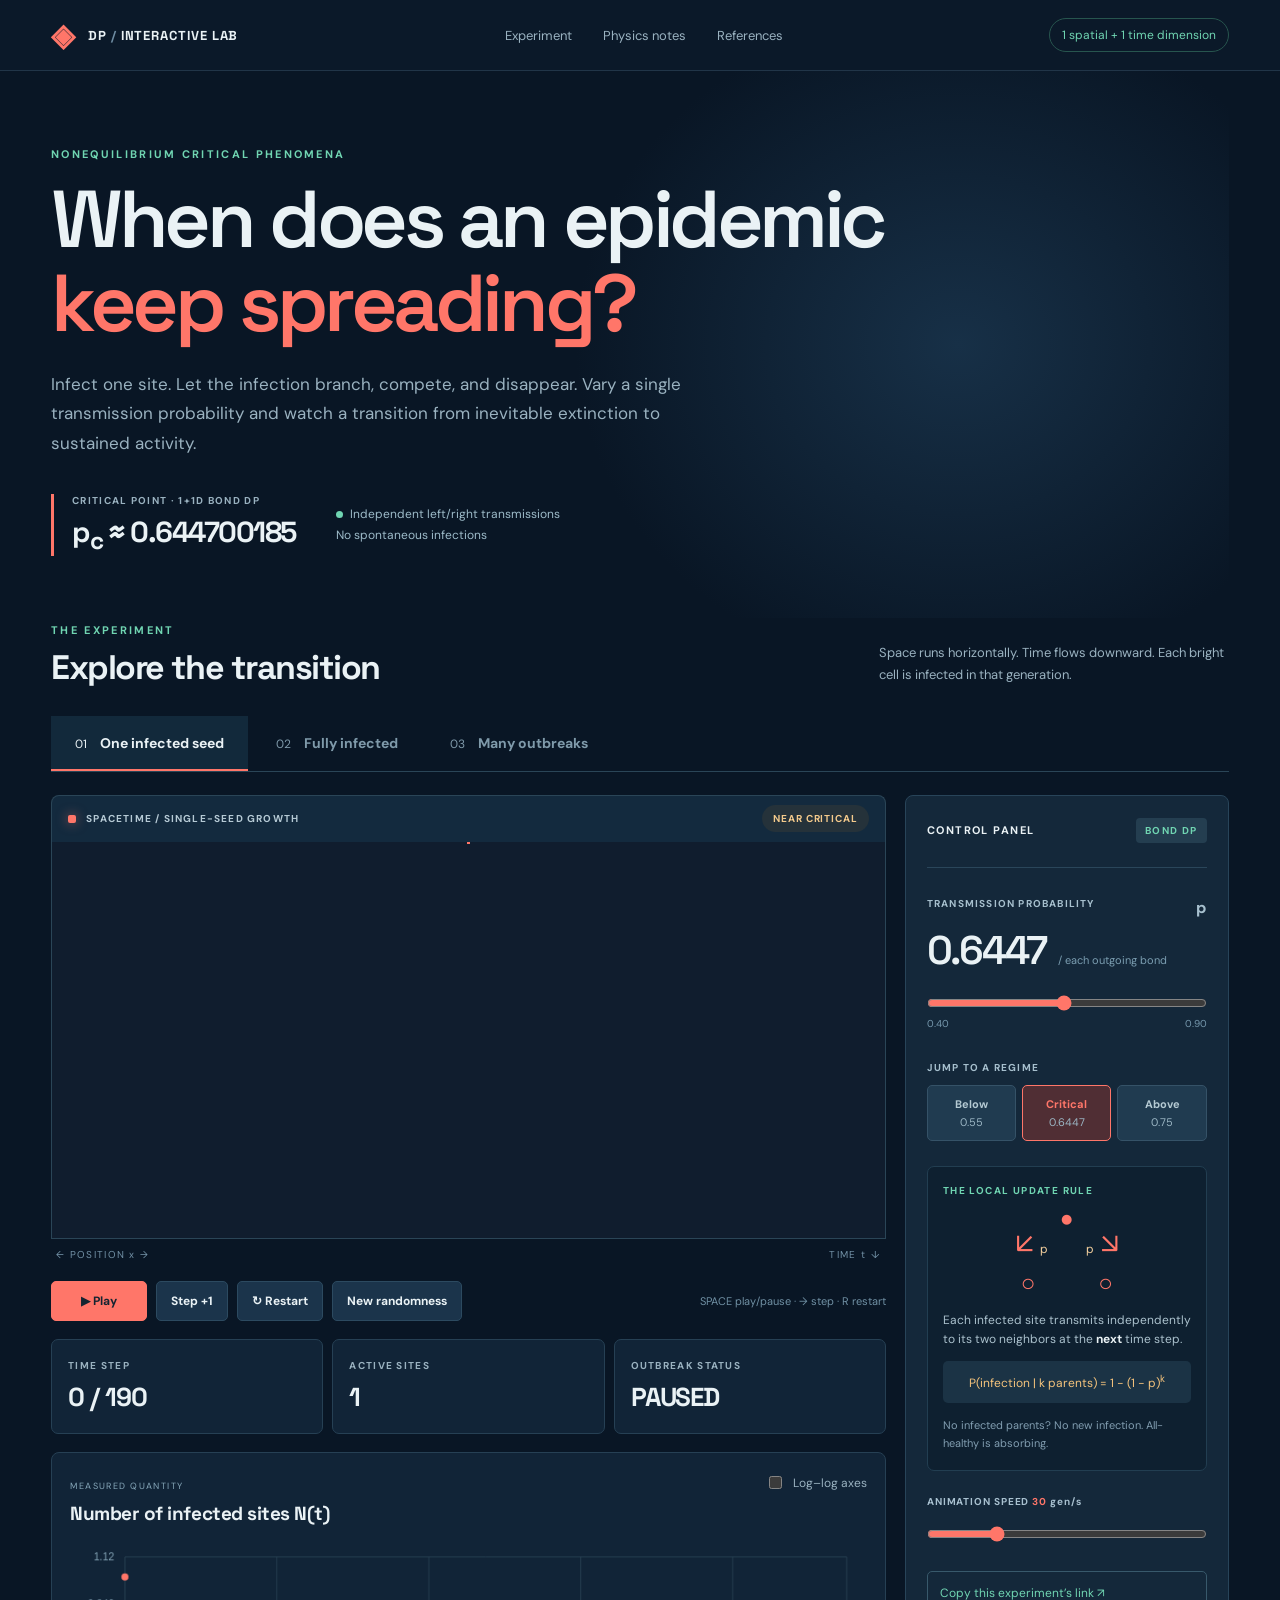
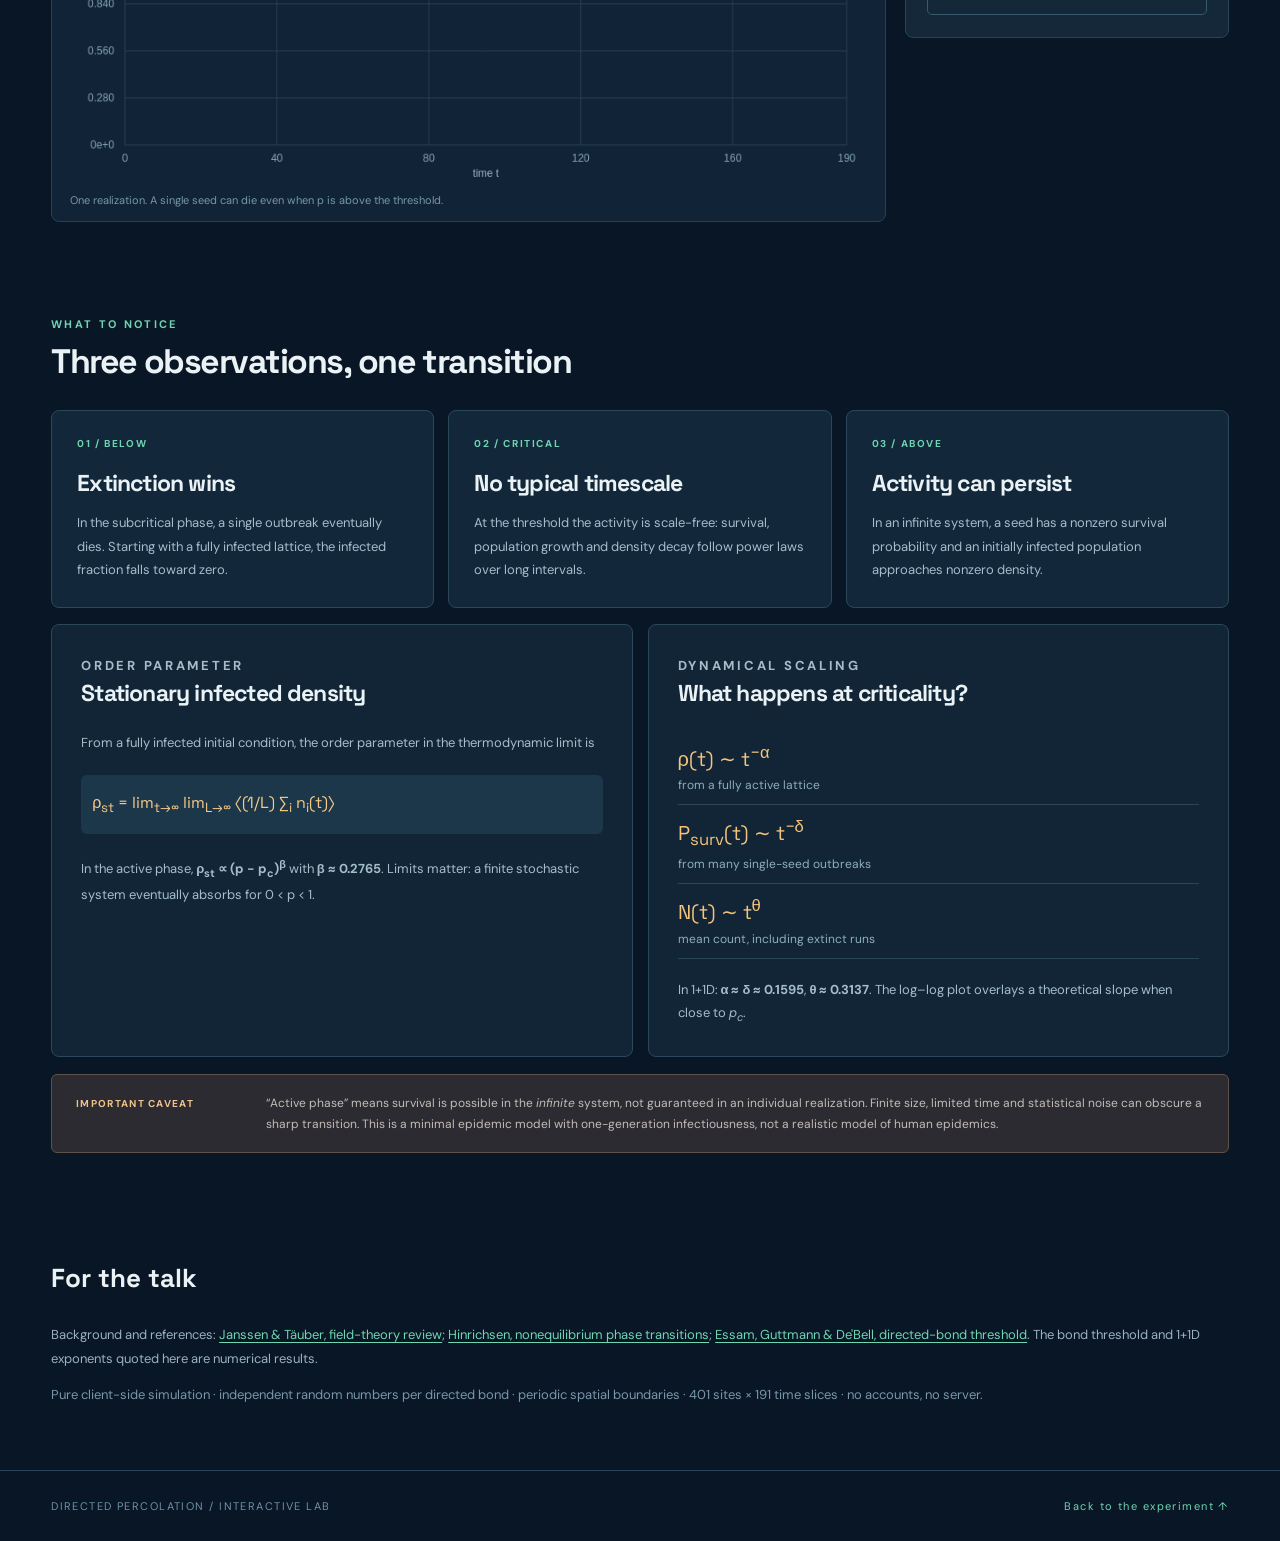
==== directed-percolation/index.html @ c8bf6cbf "Add standalone directed percolation interactive lab" ====
<!doctype html>
<html lang="en">
<head>
<meta charset="utf-8" />
<meta name="viewport" content="width=device-width, initial-scale=1" />
<meta name="theme-color" content="#0b1827" />
<meta name="description" content="An interactive 1+1D directed bond percolation epidemic model: seed growth, absorbing state, finite-density dynamics, and critical scaling." />
<title>Directed Percolation — Interactive Lab</title>
<style>
@import url('https://fonts.googleapis.com/css2?family=DM+Sans:wght@400;500;600;700&family=Space+Grotesk:wght@400;500;600;700&display=swap');
:root{color-scheme:dark;--bg:#091625;--panel:#112437;--panel2:#152c41;--line:#2a4557;--white:#eaf2f5;--dim:#9ab2c0;--red:#ff7669;--gold:#f4c37c;--mint:#70d5b2;--blue:#8da7f9;font-family:'DM Sans',sans-serif}*{box-sizing:border-box}html{scroll-behavior:smooth}body{margin:0;color:var(--white);background:var(--bg);overflow-x:hidden}button,input,select{font:inherit}button{cursor:pointer}button:disabled{opacity:.45;cursor:not-allowed}a{color:inherit}button:focus-visible,a:focus-visible,input:focus-visible,select:focus-visible{outline:3px solid #84bbff;outline-offset:3px}.topbar{height:71px;display:flex;justify-content:space-between;align-items:center;padding:0 max(4vw,22px);border-bottom:1px solid #213548;background:#0b1929}.brand{display:flex;gap:12px;align-items:center;font-family:'Space Grotesk',sans-serif;font-size:13px;font-weight:700;letter-spacing:.07em}.brand-mark{color:var(--red);font-size:31px}.muted{color:#6e8ca2}.top-links{display:flex;gap:31px;font-size:13px;color:var(--dim)}.top-links a,.references a{text-decoration:none}.top-links a:hover,.references a:hover{color:var(--red)}.top-tag{font-size:12px;color:var(--mint);border:1px solid #27554e;border-radius:50px;padding:8px 12px}main{max-width:1440px;margin:auto;padding:0 4vw}.intro{padding:76px 0 62px;background:radial-gradient(ellipse 50% 95% at 77% 50%,#173047 0%,transparent 65%)}.eyebrow{font-size:11px;font-weight:700;letter-spacing:.21em;color:var(--mint);margin:0 0 17px}h1,h2,h3,p{margin-top:0}h1,h2,h3,.critical-stat strong,.metric strong{font-family:'Space Grotesk',sans-serif}h1{font-size:clamp(44px,6.3vw,88px);letter-spacing:-.055em;line-height:1.04;font-weight:600;margin-bottom:24px}h1 em{font-style:normal;color:var(--red)}.intro-copy{color:var(--dim);font-size:17px;line-height:1.75;max-width:680px}.intro-footer{display:flex;gap:40px;align-items:center;margin-top:35px}.critical-stat{border-left:3px solid var(--red);padding-left:18px}.critical-stat span,.metric span{display:block;color:var(--dim);font-size:10px;letter-spacing:.13em;font-weight:700}.critical-stat strong{display:block;font-size:29px;letter-spacing:-.05em;margin-top:6px}.model-chip{color:#9dbbc9;font-size:12px;line-height:1.7}.live-dot{display:inline-block;background:var(--mint);height:7px;width:7px;border-radius:50%;margin-right:7px}.lab{scroll-margin-top:24px}.section-heading{display:flex;justify-content:space-between;align-items:end;gap:30px;margin:5px 0 27px}.section-heading .eyebrow{margin-bottom:9px}.section-heading h2{font-size:34px;letter-spacing:-.045em;margin:0}.section-heading>p{max-width:350px;color:var(--dim);line-height:1.7;font-size:13px;margin-bottom:3px}.tabs{display:flex;gap:4px;border-bottom:1px solid var(--line);margin-bottom:23px}.tab{border:0;background:transparent;color:#7f9aaa;padding:18px 24px 17px;font-size:12px;white-space:nowrap;border-bottom:2px solid transparent}.tab strong{margin-left:10px;font-weight:700;font-size:14px}.tab.active{border-bottom-color:var(--red);color:var(--white);background:#12293b}.tab:hover{color:var(--white)}.lab-grid{display:grid;grid-template-columns:minmax(0,1fr) 324px;gap:19px;align-items:start}.display-column{min-width:0}.screen-head{height:47px;padding:0 16px;display:flex;justify-content:space-between;align-items:center;background:#132a3e;border:1px solid var(--line);border-bottom:0;border-radius:8px 8px 0 0}.screen-title{font-size:10px;letter-spacing:.12em;font-weight:700;color:#b6cad5;display:flex;gap:10px;align-items:center}.mini-indicator{height:8px;width:8px;background:var(--red);border-radius:2px;box-shadow:0 0 12px #ee796c9c}.regime{border-radius:40px;font-size:10px;font-weight:700;letter-spacing:.09em;padding:7px 11px}.regime.critical{color:#f4ca8c;background:#7e5d272b}.regime.sub{color:#8da7f9;background:#4e64a52b}.regime.super{color:#75e0bb;background:#36735e2b}.screen{position:relative;background:#101d2e;border:1px solid var(--line);border-top:0;overflow:hidden;aspect-ratio:401/191;display:flex;align-items:center;justify-content:center}.screen canvas{width:100%;height:100%;display:block;image-rendering:pixelated;object-fit:fill}.ruler{display:flex;justify-content:space-between;font-size:10px;color:#7392a7;letter-spacing:.13em;margin:9px 5px 20px}.transport{display:flex;gap:9px;align-items:center;flex-wrap:wrap}.transport button{background:#1b344b;color:var(--white);padding:11px 14px;border:1px solid #2c4a60;border-radius:5px;font-size:12px;font-weight:700}.transport button:hover{background:#29475f}.transport button.primary{background:var(--red);color:#152431;border-color:var(--red);min-width:96px}.transport button.primary:hover{background:#ff9a89}.keyboard-tip{color:#7090a4;font-size:11px;margin-left:auto}.stats-row{display:grid;grid-template-columns:repeat(3,1fr);gap:9px;margin:18px 0}.metric{background:#112437;border:1px solid #264054;border-radius:7px;padding:19px 16px}.metric strong{display:block;font-size:26px;margin-top:8px;letter-spacing:-.04em}.chart-panel{background:#112437;border:1px solid #264054;border-radius:8px;padding:20px 18px 13px}.chart-head{display:flex;justify-content:space-between;gap:10px;align-items:start}.chart-eyebrow{font-size:9px;letter-spacing:.16em;color:#87a8ba}.chart-head h3{font-size:19px;margin:7px 0 13px;letter-spacing:-.025em}.toggle{font-size:12px;color:var(--dim);display:flex;gap:8px;align-items:center;white-space:nowrap;cursor:pointer}.toggle input{accent-color:var(--red)}#timeseries{display:block;width:100%;height:auto}.chart-foot{display:flex;justify-content:space-between;align-items:start;gap:10px;color:#7797a9;font-size:11px;line-height:1.5;margin-top:9px}.guide-label{color:var(--gold)}.control-card{background:#14283a;border:1px solid #284459;border-radius:8px;padding:22px 21px}.control-head{display:flex;align-items:center;justify-content:space-between;padding-bottom:24px;border-bottom:1px solid #2a465a;font-size:11px;font-weight:700;letter-spacing:.13em}.chip{background:#243e50;color:var(--mint);padding:6px 9px;font-size:10px;border-radius:4px}.parameter-label{display:flex;justify-content:space-between;font-size:10px;color:#a7c0ce;letter-spacing:.12em;margin:29px 0 7px;font-weight:700}.parameter-label span{font-size:16px;text-transform:none}.p-output{display:flex;align-items:baseline;gap:12px}.p-output output{font-size:40px;line-height:1.3;font-family:'Space Grotesk',sans-serif;font-weight:600;letter-spacing:-.05em;color:var(--white)}.p-output>span{font-size:11px;color:#7b9eb1}input[type=range]{width:100%;accent-color:var(--red);cursor:pointer;display:block;margin:18px 0 6px}.slider-limits{display:flex;justify-content:space-between;font-size:10px;color:#7698ad}.preset-label{color:#a7c0ce;font-weight:700;letter-spacing:.12em;font-size:10px;margin:31px 0 11px}.presets{display:grid;grid-template-columns:repeat(3,1fr);gap:6px}.presets button{background:#203b50;color:#b5cad3;border:1px solid #355267;border-radius:5px;font-size:11px;font-weight:700;padding:11px 3px}.presets button small{display:block;font-weight:400;font-size:11px;color:#9bb6c4;margin-top:4px}.presets button.selected{color:var(--red);border-color:var(--red);background:#502e34}.rule-box{background:#0e2030;border:1px solid #223e51;border-radius:7px;padding:17px 15px;margin-top:25px}.rule-tag{font-size:10px;letter-spacing:.14em;color:var(--mint);font-weight:700}.rule-art{display:flex;flex-direction:column;align-items:center;color:var(--red);line-height:1;margin:10px auto 16px;width:140px}.rule-parent{font-size:23px}.rule-forks{width:100%;display:flex;justify-content:space-around;font-size:28px;height:41px}.rule-forks i{font-style:normal;font-size:12px;color:#f5d19f}.rule-children{width:92px;display:flex;justify-content:space-between;font-size:24px}.rule-box>p:not(.rule-tag){color:#abc1cd;font-size:12px;line-height:1.6}.rule-box strong{color:var(--white)}.rule-box .equation{color:var(--gold);font-size:12px;line-height:1.6;background:#1b3345;padding:10px;text-align:center;border-radius:5px;white-space:nowrap}.rule-box .rule-note{font-size:11px!important;color:#819db0!important;margin:14px 0 0}.control-section{margin-top:24px}.control-section>label{display:block;color:#a9c1d0;letter-spacing:.09em;font-size:10px;font-weight:700}.control-section>label output{color:var(--red)}.control-section select{background:#1d3548;border:1px solid #426077;border-radius:5px;color:white;padding:11px;width:100%;margin-top:10px}.control-section .select-second{margin-top:20px}.copy-link{margin-top:23px;width:100%;text-align:left;padding:13px 12px;border-radius:5px;border:1px solid #38596b;background:transparent;color:var(--mint);font-size:12px}.copy-link:hover{background:#1c3c48}.hidden{display:none!important}.ensemble-placeholder{width:100%;height:100%;display:flex;flex-direction:column;align-items:center;justify-content:center;text-align:center;padding:30px 18px;background:radial-gradient(circle at 50% 40%,#244055,#0e2031 78%)}.large-stats{font-size:clamp(30px,5vw,60px);font-family:'Space Grotesk',sans-serif;color:var(--red);letter-spacing:-.04em}.ensemble-placeholder p{max-width:480px;font-size:13px;line-height:1.7;color:#a9c1cf}.progress-rail{width:min(330px,90%);height:7px;background:#29465c;border-radius:99px;overflow:hidden;margin:10px 0}.progress-bar{height:100%;width:0;background:var(--red);transition:width .1s}#progress-label{font-size:11px;color:#89a7b9}.notes{padding:90px 0 20px;scroll-margin-top:20px}.note-grid{display:grid;grid-template-columns:repeat(3,1fr);gap:14px}.note{border:1px solid #2b485b;background:#12283a;padding:26px 25px;border-radius:8px}.note-number{font-size:10px;letter-spacing:.16em;color:var(--mint);font-weight:700}.note h3{font-size:23px;margin:18px 0 13px;letter-spacing:-.035em}.note p,.theory-card p{font-size:13px;line-height:1.8;color:#a4bdcb;margin-bottom:0}.theory-layout{display:grid;grid-template-columns:1fr 1fr;gap:15px;margin-top:16px}.theory-card{border:1px solid #2b485b;background:#112536;padding:29px;border-radius:8px;min-width:0}.theory-card h3{font-size:23px;letter-spacing:-.035em}.formula{font-family:'Space Grotesk',sans-serif;color:#f7ca87;background:#1c364a;padding:15px 11px;line-height:1.6;margin:21px 0;border-radius:6px;font-size:16px;overflow:auto}.scaling-lines{margin:19px 0}.scaling-lines div{font-family:'Space Grotesk',sans-serif;font-size:20px;color:var(--gold);padding:11px 0;border-bottom:1px solid #294558}.scaling-lines span{font-family:'DM Sans',sans-serif;font-size:12px;color:#8daebe;display:block;margin-top:6px}.caveat{margin:17px 0;background:#2d2b32;border:1px solid #5e5146;border-radius:6px;padding:18px 24px;display:flex;align-items:start;gap:30px}.caveat>span{font-size:10px;letter-spacing:.13em;font-weight:700;color:#f1c48a;min-width:160px;margin-top:4px}.caveat p{color:#c2bcb6;line-height:1.7;font-size:12px;margin:0}.references{padding:65px 0 50px;color:var(--dim);font-size:13px;line-height:1.8}.references h2{font-size:26px;color:var(--white)}.references a{color:var(--mint);text-decoration:underline;text-underline-offset:3px}.footer-note{color:#7897a9}footer{border-top:1px solid #2a4557;padding:28px 4vw;display:flex;justify-content:space-between;font-size:11px;letter-spacing:.13em;color:#7092a7}footer a{text-decoration:none;color:var(--mint)}.sr-only{position:absolute;width:1px;height:1px;padding:0;margin:-1px;overflow:hidden;clip:rect(0,0,0,0);white-space:nowrap;border:0}@media(max-width:1080px){.lab-grid{grid-template-columns:minmax(0,1fr) 285px}.top-links{gap:15px}.keyboard-tip{display:none}.control-card{padding:18px 16px}.tab{padding:15px 14px}.tab strong{font-size:12px}.intro{padding-top:58px}}@media(max-width:840px){.lab-grid{grid-template-columns:1fr}.control-card{display:grid;grid-template-columns:1fr 1fr;column-gap:20px}.control-head,.rule-box,.copy-link{grid-column:span 2}.parameter-label,.p-output,.slider-limits,.preset-label,.presets{grid-column:1}.rule-box{max-width:none}.control-section{align-self:end}.top-tag{display:none}}@media(max-width:600px){.topbar{height:63px;padding:0 18px}.top-links{gap:12px}.top-links a{font-size:10px}.brand{font-size:11px}.brand-mark{font-size:24px}main{padding:0 17px}.intro{padding:58px 0 48px}.intro-copy{font-size:14px}.intro-footer{gap:20px;flex-wrap:wrap}.critical-stat strong{font-size:24px}.section-heading{display:block}.section-heading h2{font-size:28px}.section-heading>p{margin-top:12px}.tabs{overflow-x:auto}.tab{padding:12px 14px;font-size:10px}.tab strong{font-size:11px;margin-left:5px}.screen-head{padding:0 9px}.screen-title{font-size:9px}.transport{gap:6px}.transport button{padding:10px 11px;font-size:11px}.stats-row{gap:5px}.metric{padding:12px 10px}.metric strong{font-size:21px}.metric span{font-size:8px}.chart-panel{padding:12px}.chart-head h3{font-size:15px}.toggle{font-size:10px}.control-card{display:block}.note-grid,.theory-layout{grid-template-columns:1fr}.notes{padding-top:60px}.caveat{display:block}.caveat span{display:block;margin-bottom:10px}footer{font-size:9px}.model-chip{font-size:11px}}

</style>

</head>
<body>
<header class="topbar">
  <div class="brand"><span class="brand-mark" aria-hidden="true">◈</span><span>DP <span class="muted">/</span> INTERACTIVE LAB</span></div>
  <nav class="top-links" aria-label="On-page navigation"><a href="#experiment">Experiment</a><a href="#theory">Physics notes</a><a href="#references">References</a></nav>
  <span class="top-tag">1 spatial + 1 time dimension</span>
</header>
<main>
  <section class="intro">
    <p class="eyebrow">NONEQUILIBRIUM CRITICAL PHENOMENA</p>
    <h1>When does an epidemic<br><em>keep spreading?</em></h1>
    <p class="intro-copy">Infect one site. Let the infection branch, compete, and disappear. Vary a single transmission probability and watch a transition from inevitable extinction to sustained activity.</p>
    <div class="intro-footer"><div class="critical-stat"><span>CRITICAL POINT · 1+1D BOND DP</span><strong>p<sub>c</sub> ≈ 0.644700185</strong></div><div class="model-chip"><span class="live-dot"></span>Independent left/right transmissions<br>No spontaneous infections</div></div>
  </section>

  <section id="experiment" aria-label="Interactive experiment" class="lab">
    <div class="section-heading"><div><p class="eyebrow">THE EXPERIMENT</p><h2>Explore the transition</h2></div><p>Space runs horizontally. Time flows downward. Each bright cell is infected in that generation.</p></div>
    <div class="tabs" role="tablist" aria-label="Initial condition or experiment">
       <button class="tab active" role="tab" aria-selected="true" aria-controls="pane-sim" id="tab-seed" data-mode="seed">01 <strong>One infected seed</strong></button>
       <button class="tab" role="tab" aria-selected="false" aria-controls="pane-sim" id="tab-full" data-mode="full">02 <strong>Fully infected</strong></button>
       <button class="tab" role="tab" aria-selected="false" aria-controls="pane-sim" id="tab-ensemble" data-mode="ensemble">03 <strong>Many outbreaks</strong></button>
    </div>
    <div class="lab-grid">
       <div class="display-column" id="pane-sim" role="tabpanel" aria-labelledby="tab-seed">
          <div class="screen-head"><div class="screen-title"><span class="mini-indicator"></span><span id="screen-title">SPACETIME / SINGLE-SEED GROWTH</span></div><span id="regime" class="regime critical">NEAR CRITICAL</span></div>
          <div class="screen" id="screen-wrap">
            <canvas id="spacetime" width="401" height="191" role="img" aria-label="Space time diagram of the infected sites"></canvas>
            <div id="ensemble-placeholder" class="ensemble-placeholder hidden"><div class="large-stats">P<sub>survival</sub>(t)</div><p>Run independent outbreaks from the same initial seed to estimate a survival probability instead of relying on one history.</p><div class="progress-rail"><div id="progress-bar" class="progress-bar"></div></div><span id="progress-label">Ready for an ensemble of runs</span></div>
          </div>
          <div class="ruler"><span>← POSITION x →</span><span>TIME t ↓</span></div>
          <div id="sim-controls" class="transport"><button class="primary" id="play">▶ Play</button><button id="step">Step +1</button><button id="restart">↻ Restart</button><button id="new-seed">New randomness</button><span class="keyboard-tip">SPACE play/pause · → step · R restart</span></div>
          <div id="ensemble-controls" class="transport hidden"><button class="primary" id="run-ensemble">▶ Run outbreaks</button><button id="cancel-ensemble" disabled>Cancel</button><span class="keyboard-tip">Each outbreak begins with one infected individual.</span></div>
          <div class="stats-row" aria-live="polite">
            <div class="metric"><span>TIME STEP</span><strong id="time-stat">0 / 190</strong></div>
            <div class="metric"><span id="active-label">ACTIVE SITES</span><strong id="active-stat">1</strong></div>
            <div class="metric"><span id="state-label">OUTBREAK STATUS</span><strong id="state-stat">ALIVE</strong></div>
          </div>
          <div class="chart-panel"><div class="chart-head"><div><span class="chart-eyebrow">MEASURED QUANTITY</span><h3 id="chart-title">Number of infected sites N(t)</h3></div><label class="toggle"><input id="log-scale" type="checkbox" /><span>Log–log axes</span></label></div>
          <canvas id="timeseries" width="900" height="275" role="img" aria-label="Time series of the selected order parameter or survival statistic"></canvas><div class="chart-foot"><span id="chart-explanation">One realization. A single seed can die even when p is above the threshold.</span><span id="guide-label" class="guide-label hidden">Critical guide</span></div></div>
       </div>
       <aside class="control-card" aria-label="Simulation settings">
         <div class="control-head"><span>CONTROL PANEL</span><span class="chip">BOND DP</span></div>
         <label class="parameter-label" for="probability">TRANSMISSION PROBABILITY <span>p</span></label>
         <div class="p-output"><output id="p-value" for="probability">0.6447</output><span>/ each outgoing bond</span></div>
         <input id="probability" aria-label="Transmission probability" type="range" min="0.40" max="0.90" value="0.6447" step="0.0001" />
         <div class="slider-limits"><span>0.40</span><span>0.90</span></div>
         <div class="preset-label">JUMP TO A REGIME</div><div class="presets"><button data-p="0.55">Below <small>0.55</small></button><button class="selected" data-p="0.6447">Critical <small>0.6447</small></button><button data-p="0.75">Above <small>0.75</small></button></div>
         <div class="rule-box"><p class="rule-tag">THE LOCAL UPDATE RULE</p><div class="rule-art" aria-hidden="true"><div class="rule-parent">●</div><div class="rule-forks"><span>↙ <i>p</i></span><span><i>p</i> ↘</span></div><div class="rule-children"><span>○</span><span>○</span></div></div><p>Each infected site transmits independently to its two neighbors at the <strong>next</strong> time step.</p><div class="equation">P(infection | k parents) = 1 − (1 − p)<sup>k</sup></div><p class="rule-note">No infected parents? No new infection. All-healthy is absorbing.</p></div>
         <div id="speed-control" class="control-section"><label for="speed">ANIMATION SPEED <output id="speed-value">30</output> gen/s</label><input type="range" id="speed" min="2" max="120" value="30" step="1" /></div>
         <div id="trials-control" class="control-section hidden"><label for="trials">NUMBER OF OUTBREAKS</label><select id="trials"><option value="100">100 trials · quick</option><option value="400" selected>400 trials · clearer</option><option value="1200">1,200 trials · smooth</option></select><label for="ensemble-metric" class="select-second">PLOT QUANTITY</label><select id="ensemble-metric"><option value="survival">Survival probability P(t)</option><option value="mass">Average infected count N(t)</option></select></div>
         <button id="copy-link" class="copy-link">Copy this experiment’s link ↗</button><div id="copy-status" class="sr-only" aria-live="polite"></div>
       </aside>
    </div>
  </section>

  <section id="theory" class="notes"><div class="section-heading"><div><p class="eyebrow">WHAT TO NOTICE</p><h2>Three observations, one transition</h2></div></div>
    <div class="note-grid"><article class="note"><div class="note-number">01 / BELOW</div><h3>Extinction wins</h3><p>In the subcritical phase, a single outbreak eventually dies. Starting with a fully infected lattice, the infected fraction falls toward zero.</p></article><article class="note"><div class="note-number">02 / CRITICAL</div><h3>No typical timescale</h3><p>At the threshold the activity is scale-free: survival, population growth and density decay follow power laws over long intervals.</p></article><article class="note"><div class="note-number">03 / ABOVE</div><h3>Activity can persist</h3><p>In an infinite system, a seed has a nonzero survival probability and an initially infected population approaches nonzero density.</p></article></div>
    <div class="theory-layout"><article class="theory-card"><p class="eyebrow">ORDER PARAMETER</p><h3>Stationary infected density</h3><p>From a fully infected initial condition, the order parameter in the thermodynamic limit is</p><div class="formula">ρ<sub>st</sub> = lim<sub>t→∞</sub> lim<sub>L→∞</sub> ⟨(1/L) ∑<sub>i</sub> n<sub>i</sub>(t)⟩</div><p>In the active phase, <strong>ρ<sub>st</sub> ∝ (p − p<sub>c</sub>)<sup>β</sup></strong> with <strong>β ≈ 0.2765</strong>. Limits matter: a finite stochastic system eventually absorbs for 0 &lt; p &lt; 1.</p></article><article class="theory-card"><p class="eyebrow">DYNAMICAL SCALING</p><h3>What happens at criticality?</h3><div class="scaling-lines"><div>ρ(t) ∼ t<sup>−α</sup><span>from a fully active lattice</span></div><div>P<sub>surv</sub>(t) ∼ t<sup>−δ</sup><span>from many single-seed outbreaks</span></div><div>N(t) ∼ t<sup>θ</sup><span>mean count, including extinct runs</span></div></div><p>In 1+1D: <strong>α ≈ δ ≈ 0.1595</strong>, <strong>θ ≈ 0.3137</strong>. The log–log plot overlays a theoretical slope when close to <em>p<sub>c</sub></em>.</p></article></div>
    <div class="caveat"><span>IMPORTANT CAVEAT</span><p>“Active phase” means survival is possible in the <em>infinite</em> system, not guaranteed in an individual realization. Finite size, limited time and statistical noise can obscure a sharp transition. This is a minimal epidemic model with one-generation infectiousness, not a realistic model of human epidemics.</p></div>
  </section>
  <section id="references" class="references"><h2>For the talk</h2><p>Background and references: <a href="https://doi.org/10.1016/j.aop.2004.09.011" target="_blank" rel="noopener noreferrer">Janssen & Täuber, field-theory review</a>; <a href="https://arxiv.org/abs/cond-mat/0001070" target="_blank" rel="noopener noreferrer">Hinrichsen, nonequilibrium phase transitions</a>; <a href="https://doi.org/10.1103/PhysRevB.33.1982" target="_blank" rel="noopener noreferrer">Essam, Guttmann & De'Bell, directed-bond threshold</a>. The bond threshold and 1+1D exponents quoted here are numerical results.</p><p class="footer-note">Pure client-side simulation · independent random numbers per directed bond · periodic spatial boundaries · 401 sites × 191 time slices · no accounts, no server.</p></section>
</main>
<footer><span>DIRECTED PERCOLATION / INTERACTIVE LAB</span><a href="#experiment">Back to the experiment ↑</a></footer>
<script>
/* Directed bond percolation on a 1D periodic lattice.
   Each occupied site attempts two INDEPENDENT transmissions at every generation.
   No spontaneous infections. Designed to run locally with no build tooling. */
(() => {
  'use strict';
  const W = 401, T = 190, PC = 0.644700185;
  const $ = id => document.getElementById(id);
  const canvas = $('spacetime'), g = canvas.getContext('2d', {alpha:false});
  const plot = $('timeseries'), cg = plot.getContext('2d');
  const elements = {
    p: $('probability'), pOut: $('p-value'), speed: $('speed'), speedOut: $('speed-value'),
    tabs: [...document.querySelectorAll('.tab')], play: $('play'), step: $('step'),
    restart: $('restart'), newSeed: $('new-seed'), regime: $('regime'),
    title: $('screen-title'), count: $('active-stat'), time: $('time-stat'),
    state: $('state-stat'), activeLabel: $('active-label'), stateLabel: $('state-label'),
    log: $('log-scale'), chartTitle: $('chart-title'), chartExplanation: $('chart-explanation'),
    guide: $('guide-label'), simControls: $('sim-controls'), ensembleControls: $('ensemble-controls'),
    placeholder: $('ensemble-placeholder'), ensembleRun: $('run-ensemble'),
    ensembleCancel: $('cancel-ensemble'), progress: $('progress-bar'),
    progressLabel: $('progress-label'), trials: $('trials'), metric: $('ensemble-metric')
  };
  const params = new URLSearchParams(window.location.search);
  let p = Number(params.get('p'));
  if (!Number.isFinite(p) || p < .4 || p > .9) p = .6447;
  let mode = ['seed','full','ensemble'].includes(params.get('mode')) ? params.get('mode') : 'seed';
  let speed = 30;
  let runSeed = 10838;
  let random = mulberry32(runSeed);
  let current = new Uint8Array(W);
  let next = new Uint8Array(W);
  let currentCount=0, t=0, playing=false, prevTime=0, timeDebt=0;
  let values=[];
  let ensemble = null;
  let batchSerial = 0;
  const rasterBack='#101d2e', rasterActive='#ff7669';

  // Explicit 32-bit PRNG enables repeatability of a single experiment.
  function mulberry32(seed) {
    let a = seed >>> 0;
    return function () {
      a = (a + 0x6D2B79F5) >>> 0;
      let z = a;
      z = Math.imul(z ^ (z >>> 15), z | 1);
      z ^= z + Math.imul(z ^ (z >>> 7), z | 61);
      return ((z ^ (z >>> 14)) >>> 0) / 4294967296;
    };
  }
  function stepInto(a,b,probability,rng) {
    b.fill(0);
    // Outgoing bonds are independent, even when they share a target.
    for (let x = 0; x < W; x++) if (a[x]) {
      if (rng() < probability) b[x===0 ? W-1 : x-1]=1;
      if (rng() < probability) b[x===W-1 ? 0 : x+1]=1;
    }
    let sum=0;
    for (let x=0;x<W;x++) sum+=b[x];
    return sum;
  }
  function newRandomSeed() {
    if (window.crypto && crypto.getRandomValues) {
      const a=new Uint32Array(1); crypto.getRandomValues(a); return a[0];
    }
    return (Date.now() ^ Math.floor(Math.random()*0xffffffff)) >>> 0;
  }
  function backgroundRaster() {g.fillStyle=rasterBack;g.fillRect(0,0,W,T+1);}
  function rasterRow(step, activity) {
    g.fillStyle=rasterActive;
    for(let x=0;x<W;x++) if(activity[x])g.fillRect(x,step,1,1);
  }
  function labelRegime() {
    const gap=p-PC;
    const r=elements.regime;
    if (Math.abs(gap) < .003) {r.textContent='NEAR CRITICAL';r.className='regime critical';}
    else if(gap<0){r.textContent='SUBCRITICAL';r.className='regime sub';}
    else {r.textContent='SUPERCRITICAL';r.className='regime super';}
  }
  function selectPreset() {
    for(const b of document.querySelectorAll('[data-p]')) {
      b.classList.toggle('selected',Math.abs(Number(b.dataset.p)-p)<.00005);
    }
  }
  function displayProbability() {
    elements.p.value=p.toFixed(4); elements.pOut.textContent=p.toFixed(4);labelRegime();selectPreset();
  }
  function startSimulation(autoplay=false) {
    batchSerial++;
    playing=autoplay;
    elements.play.textContent=playing?'Ⅱ Pause':'▶ Play';
    random=mulberry32(runSeed);current.fill(mode==='full' ? 1 : 0);next.fill(0);
    if(mode==='seed')current[(W-1)/2]=1;
    currentCount=mode==='seed'?1:W;
    t=0;timeDebt=0;prevTime=0;
    backgroundRaster();rasterRow(0,current);
    values=[mode==='seed'?1:1];
    updateStats();renderChart();
  }
  function simulateOne() {
    if(t>=T || currentCount===0){playing=false;elements.play.textContent='▶ Play';return;}
    currentCount=stepInto(current,next,p,random);
    const swap=current;current=next;next=swap;
    t++;
    rasterRow(t,current);
    values.push(mode==='seed'?currentCount:currentCount/W);
    if(t>=T||currentCount===0){playing=false;elements.play.textContent='▶ Play';}
    updateStats();
    renderChart();
  }
  function updateStats() {
    elements.time.textContent=mode==='ensemble'?`${T} generations`:`${t} / ${T}`;
    if(mode==='ensemble') {
      elements.activeLabel.textContent='COMPLETED RUNS';
      elements.stateLabel.textContent='SURVIVAL AT t = 190';
      elements.count.textContent=ensemble?ensemble.done.toLocaleString():'0';
      let total=ensemble?ensemble.done:0;
      elements.state.textContent=total?(100*ensemble.survivors[T]/total).toFixed(1)+'%':'—';
      return;
    }
    elements.activeLabel.textContent=mode==='seed'?'ACTIVE SITES':'INFECTED FRACTION';
    elements.stateLabel.textContent=mode==='seed'?'OUTBREAK STATUS':'LATTICE STATUS';
    elements.count.textContent=mode==='seed'?`${currentCount}`:`${(100*currentCount/W).toFixed(1)}%`;
    elements.state.textContent=currentCount===0?'ABSORBED':t>=T?'END OF WINDOW':playing?'SPREADING':'PAUSED';
  }
  function setMode(selected) {
    if (mode===selected && values.length) return;
    playing=false;batchSerial++;mode=selected;ensemble=null;
    for (const b of elements.tabs) {
      const active=b.dataset.mode===mode;
      b.classList.toggle('active',active);
      b.setAttribute('aria-selected',String(active));
    }
    $('pane-sim').setAttribute('aria-labelledby',`tab-${mode}`);
    const isEnsemble=mode==='ensemble';
    canvas.classList.toggle('hidden',isEnsemble);
    elements.placeholder.classList.toggle('hidden',!isEnsemble);
    elements.simControls.classList.toggle('hidden',isEnsemble);
    elements.ensembleControls.classList.toggle('hidden',!isEnsemble);
    $('speed-control').classList.toggle('hidden',isEnsemble);
    $('trials-control').classList.toggle('hidden',!isEnsemble);
    elements.title.textContent=isEnsemble?'STATISTICS / INDEPENDENT OUTBREAKS':mode==='seed'?'SPACETIME / SINGLE-SEED GROWTH':'SPACETIME / FULLY ACTIVE INITIAL STATE';
    elements.chartTitle.textContent=isEnsemble?'Survival probability P(t)':mode==='seed'?'Number of infected sites N(t)':'Infected density ρ(t)';
    elements.chartExplanation.textContent=isEnsemble?'Average over independently generated single-seed histories.':mode==='seed'?'One realization. A single seed can die even when p is above the threshold.':'Fraction of infected sites, starting from all sites infected.';
    if(isEnsemble){
      values=[]; updateProgress(0,Number(elements.trials.value));updateStats();renderChart();
    } else {startSimulation(false);}
    updateQueryString();
  }
  function updateProbability(value) {
    const candidate=Math.min(.9,Math.max(.4,Number(value)));
    if(!Number.isFinite(candidate))return;
    p=candidate;displayProbability();updateQueryString();
    if(mode==='ensemble'){
      batchSerial++;ensemble=null;elements.ensembleRun.disabled=false;elements.ensembleCancel.disabled=true;
      values=[];updateProgress(0,Number(elements.trials.value));updateStats();renderChart();
    } else startSimulation(playing);
  }
  function updateQueryString() {
    const url=new URL(window.location.href);url.searchParams.set('p',p.toFixed(4));url.searchParams.set('mode',mode);
    try { window.history.replaceState(null,'',url.pathname+url.search+url.hash); } catch (_) { /* local file */ }
  }
  function updateProgress(done,total) {
    const frac=total?Math.min(1,done/total):0;
    elements.progress.style.width=(100*frac).toFixed(1)+'%';
    elements.progressLabel.textContent=done?`${done.toLocaleString()} of ${total.toLocaleString()} outbreaks`:`Ready for ${total.toLocaleString()} independent outbreaks`;
  }
  function simulateEnsembleOutbreak(seed) {
    let a=new Uint8Array(W),b=new Uint8Array(W),rng=mulberry32(seed);
    a[(W-1)/2]=1;let count=1;
    ensemble.survivors[0]++;
    ensemble.masses[0]++;
    for(let step=1;step<=T;step++){
      if(count===0)break; // zero contribution in later times
      count=stepInto(a,b,p,rng);
      const c=a;a=b;b=c;
      ensemble.survivors[step]+=+(count>0);
      ensemble.masses[step]+=count;
    }
  }
  function beginEnsemble() {
    if(mode!=='ensemble')return;
    const serial=++batchSerial;
    const total=Number(elements.trials.value);
    const master=mulberry32(newRandomSeed());
    ensemble={done:0,total,survivors:new Float64Array(T+1),masses:new Float64Array(T+1)};
    elements.ensembleRun.disabled=true;elements.ensembleCancel.disabled=false;
    values=[];updateStats();updateProgress(0,total);renderChart();
    function batch() {
      if(serial!==batchSerial||mode!=='ensemble')return;
      const cap=Math.min(total,ensemble.done+12);
      while(ensemble.done<cap) {
        simulateEnsembleOutbreak(Math.floor(master()*4294967296));
        ensemble.done++;
      }
      const key=elements.metric.value==='survival'?'survivors':'masses';
      values=Array.from(ensemble[key],s=>s/ensemble.done);
      updateProgress(ensemble.done,total);updateStats();renderChart();
      if(ensemble.done<total) requestAnimationFrame(batch);
      else {elements.ensembleRun.disabled=false;elements.ensembleCancel.disabled=true;}
    }
    requestAnimationFrame(batch);
  }
  function cancelEnsemble() {
    batchSerial++;
    elements.ensembleRun.disabled=false;elements.ensembleCancel.disabled=true;
    if(ensemble)elements.progressLabel.textContent+=` · stopped`;
  }
  function isLog() {return elements.log.checked;}
  function renderChart() {
    const w=plot.width,h=plot.height;
    cg.clearRect(0,0,w,h);cg.fillStyle='#112437';cg.fillRect(0,0,w,h);
    const pad={left:62,right:23,top:20,bottom:43};const dw=w-pad.left-pad.right,dh=h-pad.top-pad.bottom;
    const log=isLog();
    cg.font='12px DM Sans, sans-serif';cg.lineWidth=1;
    if(!values.length){
      cg.fillStyle='#8caabe';cg.textAlign='center';
      cg.fillText(mode==='ensemble'?'Run an ensemble to see the survival law':'No measurements yet',w/2,h/2);
      elements.guide.classList.add('hidden');return;
    }
    const entries=values.map((y,x)=>({x,y})).filter(pt=>pt.x>=(log?1:0)&&Number.isFinite(pt.y)&&(!log||pt.y>0));
    if(!entries.length)return;
    let minY=Math.min(...entries.map(e=>e.y)),maxY=Math.max(...entries.map(e=>e.y));
    let lo,hi;
    if (log) {
      lo=Math.pow(10,Math.floor(Math.log10(Math.max(minY*.75,1e-4))*2)/2);
      hi=Math.pow(10,Math.ceil(Math.log10(maxY*1.4)*2)/2);
      if(hi<=lo)hi=lo*10;
    } else {
      lo=0;hi=maxY>0?maxY*1.12:1;
      if(mode==='full'||(mode==='ensemble'&&elements.metric.value==='survival'))hi=Math.max(hi,1.02);
    }
    const fx=x=>pad.left+dw*(log?Math.log(Math.max(1,x))/Math.log(T):x/T);
    const fy=y=>pad.top+dh*(1-(log?(Math.log(y)-Math.log(lo))/(Math.log(hi)-Math.log(lo)):(y-lo)/(hi-lo)));
    // Axes and guides.
    const tickX=log?[1,2,5,10,20,50,100,190]:[0,40,80,120,160,190];
    for(let j=0;j<5;j++){
      const y=pad.top+j*dh/4;
      cg.strokeStyle='#294255';cg.beginPath();cg.moveTo(pad.left,y);cg.lineTo(w-pad.right,y);cg.stroke();
      const value=log?hi*Math.pow(lo/hi,j/4):hi*(1-j/4);
      const format=value>=10?value.toFixed(0):value>=1?value.toFixed(2):value>=.01?value.toFixed(3):value.toExponential(0);
      cg.fillStyle='#85a4b6';cg.textAlign='right';cg.fillText(format,pad.left-12,y+4);
    }
    for(const x of tickX){
      const xx=fx(x);cg.strokeStyle='#284052';cg.beginPath();cg.moveTo(xx,pad.top);cg.lineTo(xx,pad.top+dh);cg.stroke();
      cg.fillStyle='#85a4b6';cg.textAlign='center';cg.fillText(String(x),xx,h-pad.bottom+19);
    }
    cg.fillStyle='#9ab6c7';cg.textAlign='center';cg.fillText('time t',pad.left+dw/2,h-7);
    // A predicted slope, normalized to the measured curve at the first usable anchor.
    const guideOn=log&&Math.abs(p-PC)<.003&&mode!=='seed'&&entries.length>10;
    elements.guide.classList.toggle('hidden',!guideOn);
    if(guideOn){
      const exponent=mode==='full'?-.159464:elements.metric.value==='survival'?-.159464:.313686;
      const anchor=entries.find(v=>v.x>=Math.min(20,T));
      if(anchor){
        cg.beginPath();cg.strokeStyle='#f4c37c';cg.setLineDash([8,5]);cg.lineWidth=2.2;
        let on=false;
        for(let x=anchor.x;x<=T;x++){
          const pred=anchor.y*Math.pow(x/anchor.x,exponent);
          if(pred<lo||pred>hi)continue;
          const px=fx(x),py=fy(pred);
          if(!on){cg.moveTo(px,py);on=true;}else cg.lineTo(px,py);
        }
        cg.stroke();cg.setLineDash([]);cg.lineWidth=1;
        elements.guide.textContent=`Theoretical slope ${exponent.toFixed(3)}`;
      }
    }
    cg.strokeStyle='#ff7669';cg.lineWidth=2.6;cg.lineJoin='round';cg.beginPath();
    let begun=false;
    for(const e of entries){const xx=fx(e.x),yy=fy(e.y);if(!Number.isFinite(yy))continue;
      if(!begun){cg.moveTo(xx,yy);begun=true;}else cg.lineTo(xx,yy);
    }
    cg.stroke();cg.lineWidth=1;
    const last=entries[entries.length-1];
    if(last){cg.fillStyle='#ff7669';cg.beginPath();cg.arc(fx(last.x),fy(last.y),4,0,Math.PI*2);cg.fill();}
  }
  function onFrame(timestamp) {
    if(playing&&mode!=='ensemble') {
      if(!prevTime)prevTime=timestamp;
      timeDebt+=Math.min((timestamp-prevTime)/1000,.1)*speed;
      prevTime=timestamp;
      const toAdvance=Math.min(22,Math.floor(timeDebt));
      for(let k=0;k<toAdvance;k++) {simulateOne();timeDebt-=1;if(!playing)break;}
    } else {prevTime=0;timeDebt=0;}
    requestAnimationFrame(onFrame);
  }
  // Interface wiring.
  for(const tab of elements.tabs)tab.addEventListener('click',()=>setMode(tab.dataset.mode));
  elements.p.addEventListener('input',ev=>updateProbability(ev.target.value));
  document.querySelectorAll('[data-p]').forEach(el=>el.addEventListener('click',()=>updateProbability(el.dataset.p)));
  elements.speed.addEventListener('input',ev=>{speed=Number(ev.target.value);elements.speedOut.textContent=String(speed);});
  elements.play.addEventListener('click',()=>{
    if(!playing&&(t>=T||currentCount===0)){startSimulation(true);return;}
    playing=!playing;prevTime=0;timeDebt=0;elements.play.textContent=playing?'Ⅱ Pause':'▶ Play';updateStats();
  });
  elements.step.addEventListener('click',()=>{playing=false;elements.play.textContent='▶ Play';simulateOne();});
  elements.restart.addEventListener('click',()=>startSimulation(false));
  elements.newSeed.addEventListener('click',()=>{runSeed=newRandomSeed();startSimulation(playing);});
  elements.ensembleRun.addEventListener('click',beginEnsemble);
  elements.ensembleCancel.addEventListener('click',cancelEnsemble);
  elements.metric.addEventListener('change',()=>{
    elements.chartTitle.textContent=elements.metric.value==='survival'?'Survival probability P(t)':'Mean infected sites N(t)';
    if(ensemble&&ensemble.done){const data=elements.metric.value==='survival'?ensemble.survivors:ensemble.masses;values=Array.from(data,s=>s/ensemble.done);}
    renderChart();
  });
  elements.trials.addEventListener('change',()=>{if(ensemble&&ensemble.done<ensemble.total)cancelEnsemble();});
  elements.log.addEventListener('change',renderChart);
  $('copy-link').addEventListener('click',async()=>{
    updateQueryString();
    try {await navigator.clipboard.writeText(window.location.href);$('copy-link').textContent='✓ Link copied';$('copy-status').textContent='Experiment link copied to clipboard.';}
    catch(e){$('copy-link').textContent='Select URL in address bar to copy';$('copy-status').textContent='Automatic copy was not permitted.';}
  });
  document.addEventListener('keydown',e=>{
    if(e.target instanceof HTMLElement && ['INPUT','TEXTAREA','SELECT','BUTTON'].includes(e.target.tagName))return;
    if(mode==='ensemble')return;
    if(e.code==='Space'){e.preventDefault();elements.play.click();}
    if(e.code==='ArrowRight'){e.preventDefault();elements.step.click();}
    if(e.key.toLowerCase()==='r'){e.preventDefault();elements.restart.click();}
  });
  displayProbability();
  setMode(mode==='seed'?'full':'seed'); // Force a complete first render in all entry modes.
  setMode(['seed','full','ensemble'].includes(params.get('mode'))?params.get('mode'):'seed');
  requestAnimationFrame(onFrame);
})();

</script>
</body>
</html>
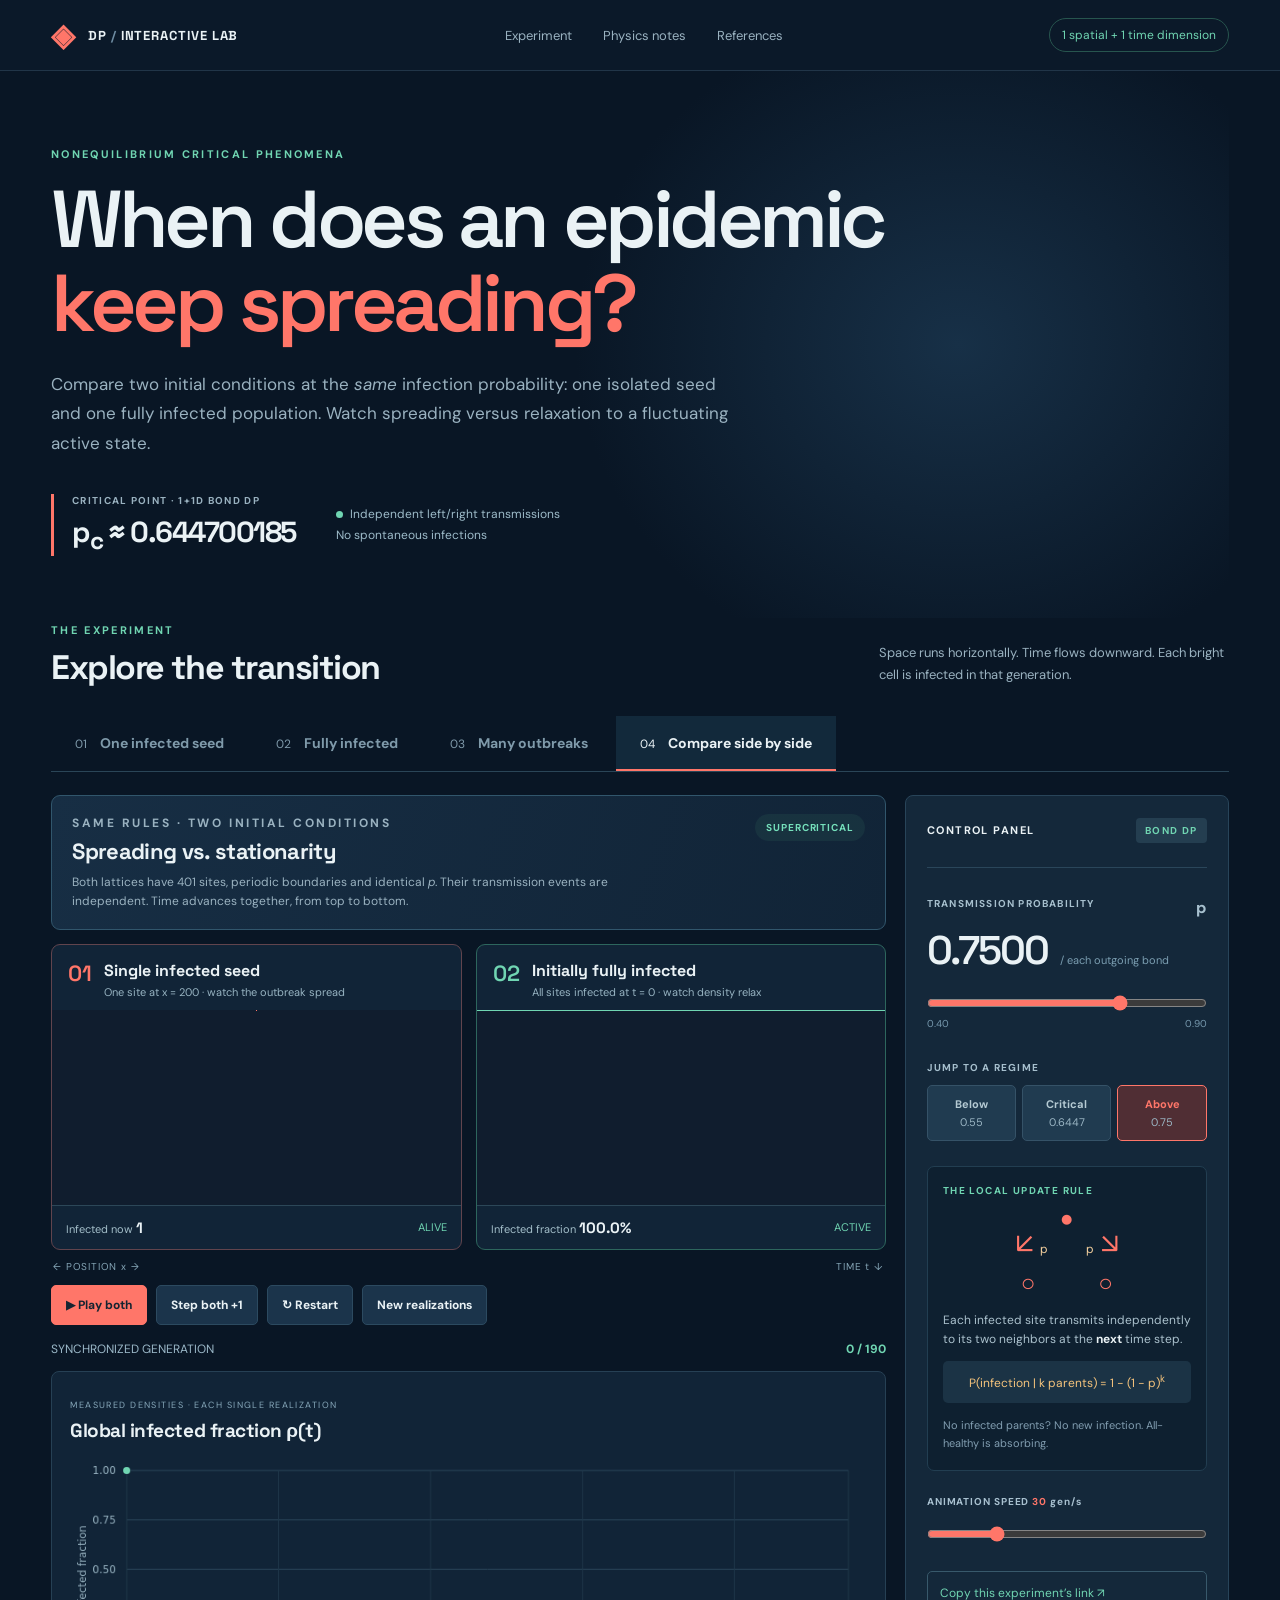
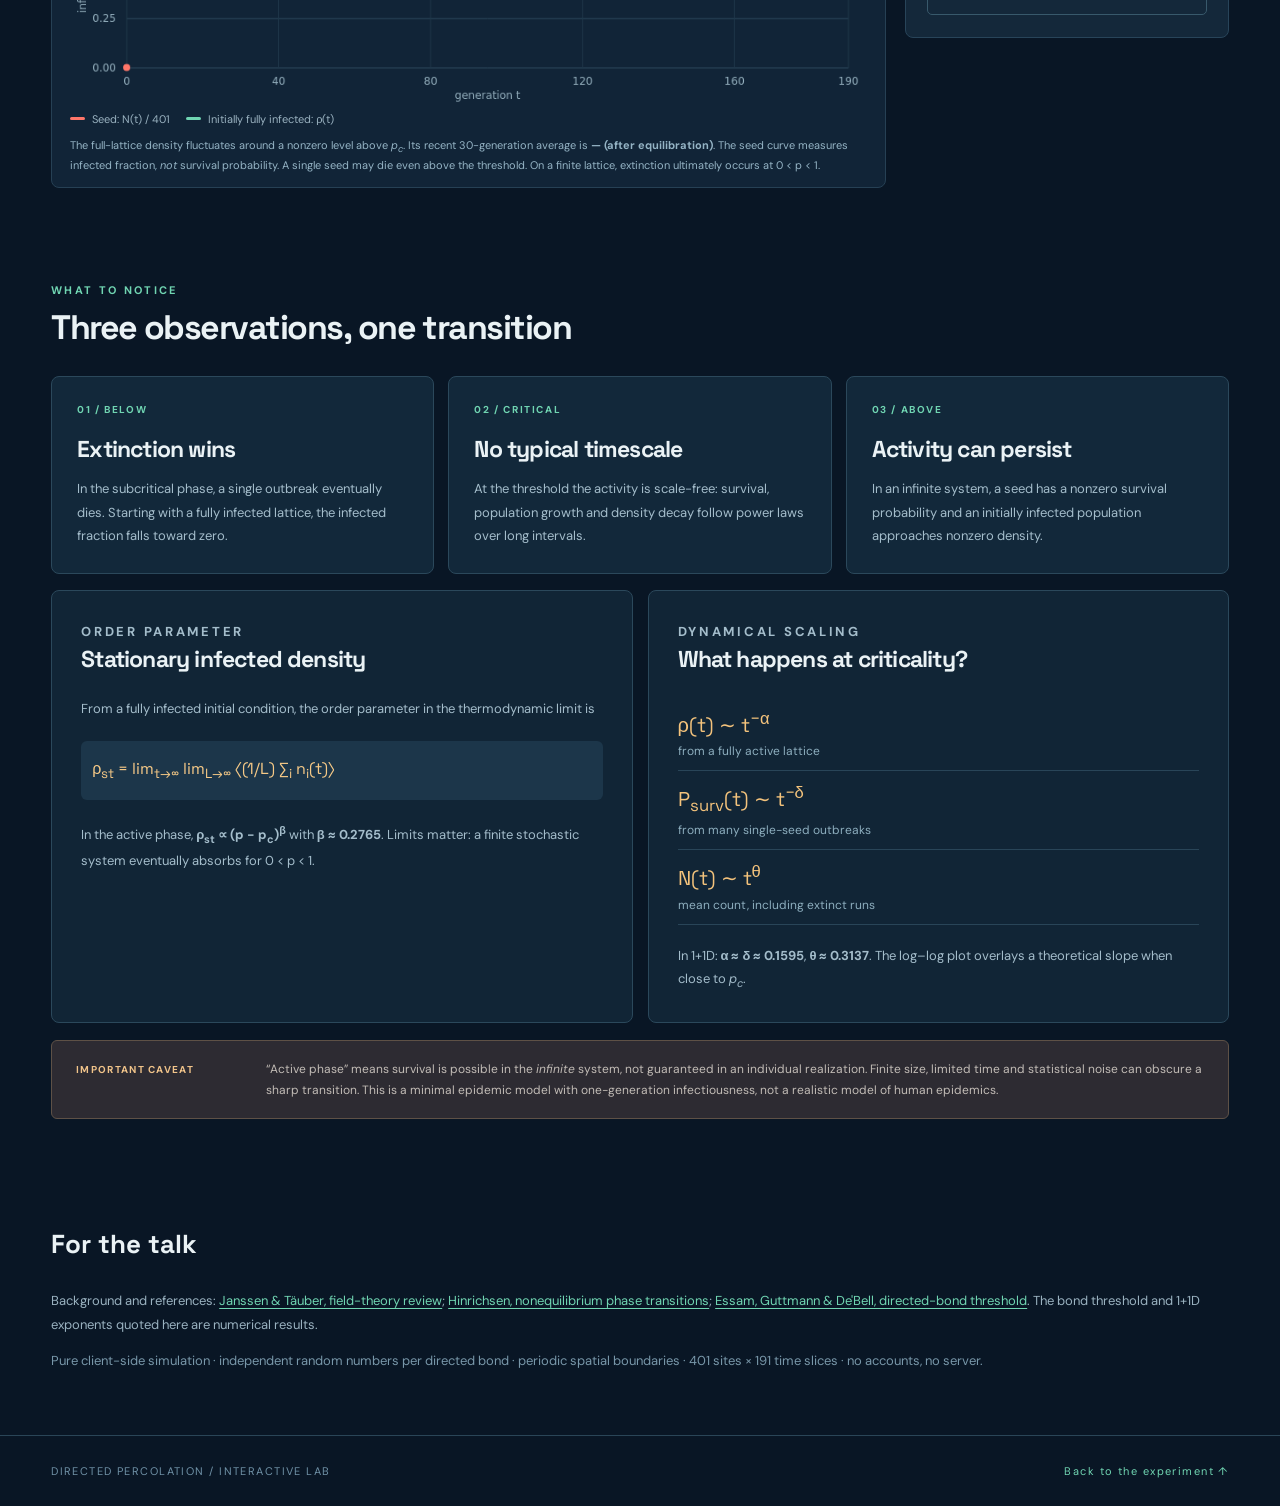
==== commit 3fda5bf1: "Add synchronized seed-versus-full-lattice directed percolation comparison" ====
--- a/directed-percolation/index.html
+++ b/directed-percolation/index.html
@@ -12,6 +12,42 @@
 
 </style>
 
+
+<style>
+/* Side-by-side experiment: independent sample paths, synchronized generations. */
+.compare-intro{background:linear-gradient(110deg,#172e44,#112437);border:1px solid #31566c;border-radius:9px;margin-bottom:14px;padding:18px 20px;display:flex;justify-content:space-between;align-items:flex-start;gap:15px}
+.compare-intro h3{font-size:22px;letter-spacing:-.03em;margin:4px 0 8px}
+.compare-intro p{font-size:12px;color:var(--dim);line-height:1.6;max-width:570px;margin:0}
+.compare-regime{flex-shrink:0}
+.compare-grid{display:grid;grid-template-columns:repeat(2,minmax(0,1fr));gap:14px}
+.compare-card{background:#112437;border:1px solid #2a4557;border-radius:9px;min-width:0;overflow:hidden}
+.compare-card:first-child{border-color:#61444d}
+.compare-card:nth-child(2){border-color:#2d665d}
+.compare-card-header{padding:14px 16px 11px;display:flex;align-items:flex-start;gap:12px}
+.compare-number{font-family:'Space Grotesk',sans-serif;font-size:22px;color:var(--red);font-weight:600}
+.compare-card:nth-child(2) .compare-number{color:var(--mint)}
+.compare-card h4{margin:1px 0 4px;font-family:'Space Grotesk',sans-serif;font-size:16px}
+.compare-card-header p{margin:0;color:#97b3c1;font-size:11px}
+.compare-raster{display:block;width:100%;height:auto;background:#101d2e;image-rendering:pixelated}
+.compare-foot{display:flex;align-items:center;justify-content:space-between;gap:8px;padding:12px 14px;border-top:1px solid #2c4758;font-size:11px;color:#a4bfca}
+.compare-foot strong{font-size:15px;font-family:'Space Grotesk',sans-serif;color:var(--white)}
+.compare-foot .absorbed{color:var(--red)}
+.compare-foot .alive{color:var(--mint)}
+.compare-axis{display:flex;justify-content:space-between;color:#85a5b6;font-size:10px;letter-spacing:.08em;margin:10px 2px 12px}
+.compare-actions{margin:7px 0 16px}
+.compare-chart{margin-top:14px}
+.compare-chart h3{margin:5px 0 8px}
+#compare-plot{display:block;width:100%;height:auto}
+.compare-legend{display:flex;flex-wrap:wrap;gap:16px;font-size:11px;color:var(--dim);margin:6px 0 2px}
+.compare-legend span{display:flex;align-items:center;gap:7px}
+.compare-legend i{display:inline-block;width:15px;height:3px;border-radius:2px}
+.compare-lead{margin:11px 0 0;color:#95b4c5;font-size:11px;line-height:1.6}
+.compare-overview{display:flex;justify-content:space-between;gap:12px;align-items:center;margin-top:12px;color:#9bb8c8;font-size:12px}
+.compare-overview output{color:var(--mint);font-weight:700}
+@media(max-width:1100px){.compare-grid{grid-template-columns:1fr}.compare-intro{flex-wrap:wrap}}
+@media(max-width:920px){.tabs{overflow-x:auto}.compare-grid{grid-template-columns:repeat(2,minmax(0,1fr))}}
+@media(max-width:680px){.compare-grid{grid-template-columns:1fr}.compare-intro h3{font-size:20px}.compare-foot{font-size:10px}}
+</style>
 </head>
 <body>
 <header class="topbar">
@@ -23,7 +59,7 @@
   <section class="intro">
     <p class="eyebrow">NONEQUILIBRIUM CRITICAL PHENOMENA</p>
     <h1>When does an epidemic<br><em>keep spreading?</em></h1>
-    <p class="intro-copy">Infect one site. Let the infection branch, compete, and disappear. Vary a single transmission probability and watch a transition from inevitable extinction to sustained activity.</p>
+    <p class="intro-copy">Compare two initial conditions at the <em>same</em> infection probability: one isolated seed and one fully infected population. Watch spreading versus relaxation to a fluctuating active state.</p>
     <div class="intro-footer"><div class="critical-stat"><span>CRITICAL POINT · 1+1D BOND DP</span><strong>p<sub>c</sub> ≈ 0.644700185</strong></div><div class="model-chip"><span class="live-dot"></span>Independent left/right transmissions<br>No spontaneous infections</div></div>
   </section>
 
@@ -33,9 +69,11 @@
        <button class="tab active" role="tab" aria-selected="true" aria-controls="pane-sim" id="tab-seed" data-mode="seed">01 <strong>One infected seed</strong></button>
        <button class="tab" role="tab" aria-selected="false" aria-controls="pane-sim" id="tab-full" data-mode="full">02 <strong>Fully infected</strong></button>
        <button class="tab" role="tab" aria-selected="false" aria-controls="pane-sim" id="tab-ensemble" data-mode="ensemble">03 <strong>Many outbreaks</strong></button>
+       <button class="tab active" role="tab" aria-selected="true" aria-controls="pane-sim" id="tab-compare" data-mode="compare">04 <strong>Compare side by side</strong></button>
     </div>
     <div class="lab-grid">
-       <div class="display-column" id="pane-sim" role="tabpanel" aria-labelledby="tab-seed">
+       <div class="display-column" id="pane-sim" role="tabpanel" aria-labelledby="tab-compare">
+         <div id="legacy-display" class="hidden">
           <div class="screen-head"><div class="screen-title"><span class="mini-indicator"></span><span id="screen-title">SPACETIME / SINGLE-SEED GROWTH</span></div><span id="regime" class="regime critical">NEAR CRITICAL</span></div>
           <div class="screen" id="screen-wrap">
             <canvas id="spacetime" width="401" height="191" role="img" aria-label="Space time diagram of the infected sites"></canvas>
@@ -51,6 +89,35 @@
           </div>
           <div class="chart-panel"><div class="chart-head"><div><span class="chart-eyebrow">MEASURED QUANTITY</span><h3 id="chart-title">Number of infected sites N(t)</h3></div><label class="toggle"><input id="log-scale" type="checkbox" /><span>Log–log axes</span></label></div>
           <canvas id="timeseries" width="900" height="275" role="img" aria-label="Time series of the selected order parameter or survival statistic"></canvas><div class="chart-foot"><span id="chart-explanation">One realization. A single seed can die even when p is above the threshold.</span><span id="guide-label" class="guide-label hidden">Critical guide</span></div></div>
+         </div><!-- /legacy-display -->
+         <div id="compare-display">
+           <div class="compare-intro">
+             <div><p class="eyebrow" style="margin-bottom:4px">SAME RULES · TWO INITIAL CONDITIONS</p><h3>Spreading vs. stationarity</h3><p>Both lattices have 401 sites, periodic boundaries and identical <em>p</em>. Their transmission events are independent. Time advances together, from top to bottom.</p></div>
+             <span id="compare-regime" class="regime super compare-regime">SUPERCRITICAL</span>
+           </div>
+           <div class="compare-grid">
+             <article class="compare-card">
+               <div class="compare-card-header"><span class="compare-number">01</span><div><h4>Single infected seed</h4><p>One site at x = 200 · watch the outbreak spread</p></div></div>
+               <canvas class="compare-raster" id="compare-seed" width="401" height="191" role="img" aria-label="Space-time growth from one infected seed"></canvas>
+               <div class="compare-foot"><span>Infected now <strong id="compare-seed-count">1</strong></span><span id="compare-seed-state" class="alive">ALIVE</span></div>
+             </article>
+             <article class="compare-card">
+               <div class="compare-card-header"><span class="compare-number">02</span><div><h4>Initially fully infected</h4><p>All sites infected at t = 0 · watch density relax</p></div></div>
+               <canvas class="compare-raster" id="compare-full" width="401" height="191" role="img" aria-label="Space-time evolution from a fully infected lattice"></canvas>
+               <div class="compare-foot"><span>Infected fraction <strong id="compare-full-density">100.0%</strong></span><span id="compare-full-state" class="alive">ACTIVE</span></div>
+             </article>
+           </div>
+           <div class="compare-axis"><span>← POSITION x →</span><span>TIME t ↓</span></div>
+           <div class="transport compare-actions" aria-label="Synchronized controls">
+             <button id="compare-play" class="primary">▶ Play both</button><button id="compare-step">Step both +1</button><button id="compare-restart">↻ Restart</button><button id="compare-random">New realizations</button>
+           </div>
+           <div class="compare-overview"><span>SYNCHRONIZED GENERATION</span><output id="compare-time">0 / 190</output></div>
+           <div class="chart-panel compare-chart"><div class="chart-head"><div><span class="chart-eyebrow">MEASURED DENSITIES · EACH SINGLE REALIZATION</span><h3>Global infected fraction ρ(t)</h3></div></div>
+             <canvas id="compare-plot" width="900" height="288" role="img" aria-label="Comparison of infected density from the seed and fully infected lattice"></canvas>
+             <div class="compare-legend"><span><i style="background:#ff7669"></i>Seed: N(t) / 401</span><span><i style="background:#70d5b2"></i>Initially fully infected: ρ(t)</span></div>
+             <p class="compare-lead">The full-lattice density fluctuates around a nonzero level above <em>p<sub>c</sub></em>. Its recent 30-generation average is <strong id="compare-average">—</strong>. The seed curve measures infected fraction, <em>not</em> survival probability. A single seed may die even above the threshold. On a finite lattice, extinction ultimately occurs at 0 &lt; p &lt; 1.</p>
+           </div>
+         </div><!-- /compare-display -->
        </div>
        <aside class="control-card" aria-label="Simulation settings">
          <div class="control-head"><span>CONTROL PANEL</span><span class="chip">BOND DP</span></div>
@@ -98,9 +165,9 @@
     progressLabel: $('progress-label'), trials: $('trials'), metric: $('ensemble-metric')
   };
   const params = new URLSearchParams(window.location.search);
+  let mode = ['seed','full','ensemble','compare'].includes(params.get('mode')) ? params.get('mode') : 'compare';
   let p = Number(params.get('p'));
-  if (!Number.isFinite(p) || p < .4 || p > .9) p = .6447;
-  let mode = ['seed','full','ensemble'].includes(params.get('mode')) ? params.get('mode') : 'seed';
+  if (params.get('p')===null || !Number.isFinite(p) || p < .4 || p > .9) p = mode==='compare' ? .75 : .6447;
   let speed = 30;
   let runSeed = 10838;
   let random = mulberry32(runSeed);
@@ -110,6 +177,7 @@
   let values=[];
   let ensemble = null;
   let batchSerial = 0;
+  let comparison = null;
   const rasterBack='#101d2e', rasterActive='#ff7669';
 
   // Explicit 32-bit PRNG enables repeatability of a single experiment.
@@ -151,6 +219,7 @@
     if (Math.abs(gap) < .003) {r.textContent='NEAR CRITICAL';r.className='regime critical';}
     else if(gap<0){r.textContent='SUBCRITICAL';r.className='regime sub';}
     else {r.textContent='SUPERCRITICAL';r.className='regime super';}
+    const cr=$('compare-regime'); cr.textContent=r.textContent;cr.className=r.className+' compare-regime';
   }
   function selectPreset() {
     for(const b of document.querySelectorAll('[data-p]')) {
@@ -199,8 +268,8 @@
     elements.state.textContent=currentCount===0?'ABSORBED':t>=T?'END OF WINDOW':playing?'SPREADING':'PAUSED';
   }
   function setMode(selected) {
-    if (mode===selected && values.length) return;
-    playing=false;batchSerial++;mode=selected;ensemble=null;
+    if (mode===selected && (values.length || (comparison && selected==='compare'))) return;
+    playing=false;if(comparison)comparison.playing=false;batchSerial++;mode=selected;ensemble=null;
     for (const b of elements.tabs) {
       const active=b.dataset.mode===mode;
       b.classList.toggle('active',active);
@@ -208,6 +277,9 @@
     }
     $('pane-sim').setAttribute('aria-labelledby',`tab-${mode}`);
     const isEnsemble=mode==='ensemble';
+    const isCompare=mode==='compare';
+    $('legacy-display').classList.toggle('hidden',isCompare);
+    $('compare-display').classList.toggle('hidden',!isCompare);
     canvas.classList.toggle('hidden',isEnsemble);
     elements.placeholder.classList.toggle('hidden',!isEnsemble);
     elements.simControls.classList.toggle('hidden',isEnsemble);
@@ -219,7 +291,8 @@
     elements.chartExplanation.textContent=isEnsemble?'Average over independently generated single-seed histories.':mode==='seed'?'One realization. A single seed can die even when p is above the threshold.':'Fraction of infected sites, starting from all sites infected.';
     if(isEnsemble){
       values=[]; updateProgress(0,Number(elements.trials.value));updateStats();renderChart();
-    } else {startSimulation(false);}
+    } else if(isCompare) { startComparison(false); }
+    else {startSimulation(false);}
     updateQueryString();
   }
   function updateProbability(value) {
@@ -229,11 +302,12 @@
     if(mode==='ensemble'){
       batchSerial++;ensemble=null;elements.ensembleRun.disabled=false;elements.ensembleCancel.disabled=true;
       values=[];updateProgress(0,Number(elements.trials.value));updateStats();renderChart();
-    } else startSimulation(playing);
+    } else if(mode==='compare')startComparison(comparison?.playing ?? false);
+    else startSimulation(playing);
   }
   function updateQueryString() {
     const url=new URL(window.location.href);url.searchParams.set('p',p.toFixed(4));url.searchParams.set('mode',mode);
-    try { window.history.replaceState(null,'',url.pathname+url.search+url.hash); } catch (_) { /* local file */ }
+    try { window.history.replaceState(null,'',url.pathname+url.search+url.hash); } catch (_) { /* local file: links need not be stored */ }
   }
   function updateProgress(done,total) {
     const frac=total?Math.min(1,done/total):0;
@@ -349,18 +423,110 @@
     const last=entries[entries.length-1];
     if(last){cg.fillStyle='#ff7669';cg.beginPath();cg.arc(fx(last.x),fy(last.y),4,0,Math.PI*2);cg.fill();}
   }
+
+  // Side-by-side visualization: two independent Markov histories, shared p and time.
+  const compareSeedCanvas=$('compare-seed'),compareFullCanvas=$('compare-full');
+  const csg=compareSeedCanvas.getContext('2d',{alpha:false}),cfg=compareFullCanvas.getContext('2d',{alpha:false});
+  const comparePlot=$('compare-plot'),cpg=comparePlot.getContext('2d');
+  const seedInk='#ff7669',fullInk='#70d5b2';
+  function initCompareRaster(ctx,ink,a) {
+    ctx.fillStyle=rasterBack;ctx.fillRect(0,0,W,T+1);
+    ctx.fillStyle=ink;for(let x=0;x<W;x++) if(a[x])ctx.fillRect(x,0,1,1);
+  }
+  function compareRasterRow(ctx,ink,a,y){
+    ctx.fillStyle=ink;for(let x=0;x<W;x++)if(a[x])ctx.fillRect(x,y,1,1);
+  }
+  function startComparison(autoplay=false){
+    const seedA=new Uint8Array(W),seedB=new Uint8Array(W),fullA=new Uint8Array(W),fullB=new Uint8Array(W);
+    seedA[(W-1)/2]=1;fullA.fill(1);
+    comparison={seedA,seedB,fullA,fullB,seedCount:1,fullCount:W,t:0,
+      seedDensity:[1/W],fullDensity:[1],seedRng:mulberry32((runSeed^0x75bcd15d)>>>0),
+      fullRng:mulberry32((runSeed^0x98a27cc3)>>>0),
+      playing:autoplay,lastFrame:0,elapsed:0};
+    initCompareRaster(csg,seedInk,seedA);initCompareRaster(cfg,fullInk,fullA);
+    updateCompare();drawCompareChart();
+  }
+  function stepComparison(){
+    const c=comparison;if(!c||c.t>=T)return;
+    if(c.seedCount>0){
+      c.seedCount=stepInto(c.seedA,c.seedB,p,c.seedRng);
+      [c.seedA,c.seedB]=[c.seedB,c.seedA];
+    }
+    if(c.fullCount>0){
+      c.fullCount=stepInto(c.fullA,c.fullB,p,c.fullRng);
+      [c.fullA,c.fullB]=[c.fullB,c.fullA];
+    }
+    c.t++;
+    compareRasterRow(csg,seedInk,c.seedA,c.t);
+    compareRasterRow(cfg,fullInk,c.fullA,c.t);
+    c.seedDensity.push(c.seedCount/W);c.fullDensity.push(c.fullCount/W);
+    if(c.t>=T)c.playing=false;
+    updateCompare();drawCompareChart();
+  }
+  function updateCompare(){
+    const c=comparison;if(!c)return;
+    $('compare-time').textContent=`${c.t} / ${T}`;
+    $('compare-seed-count').textContent=String(c.seedCount);
+    $('compare-seed-state').textContent=c.seedCount ? 'ALIVE' : 'EXTINCT';
+    $('compare-seed-state').className=c.seedCount ? 'alive' : 'absorbed';
+    $('compare-full-density').textContent=`${(100*c.fullCount/W).toFixed(1)}%`;
+    $('compare-full-state').textContent=c.fullCount ? 'ACTIVE' : 'ABSORBED';
+    $('compare-full-state').className=c.fullCount ? 'alive' : 'absorbed';
+    $('compare-play').textContent=c.playing?'Ⅱ Pause both':(c.t>=T?'↻ Replay both':'▶ Play both');
+    const burnIn=50;
+    if(c.t<burnIn+20) $('compare-average').textContent='— (after equilibration)';
+    else {
+      const latest=c.fullDensity.slice(Math.max(burnIn,c.t-29),c.t+1);
+      const avg=latest.reduce((s,v)=>s+v,0)/latest.length;
+      $('compare-average').textContent=`${avg.toFixed(3)} (last ${latest.length} generations)`;
+    }
+  }
+  function drawCompareChart(){
+    const c=comparison;if(!c)return;
+    const w=comparePlot.width,h=comparePlot.height;
+    cpg.fillStyle='#112437';cpg.fillRect(0,0,w,h);
+    const left=64,right=21,top=22,bottom=43,dw=w-left-right,dh=h-top-bottom;
+    const fx=t=>left+dw*t/T,fy=v=>top+dh*(1-v);
+    cpg.font='12px system-ui, sans-serif';cpg.lineWidth=1;
+    for(let k=0;k<=4;k++){
+      const v=k/4,y=fy(v);
+      cpg.strokeStyle='#2d495d';cpg.beginPath();cpg.moveTo(left,y);cpg.lineTo(w-right,y);cpg.stroke();
+      cpg.fillStyle='#96b1bf';cpg.textAlign='right';cpg.fillText(v.toFixed(2),left-12,y+4);
+    }
+    for(const tt of [0,40,80,120,160,190]){
+      const x=fx(tt);cpg.strokeStyle='#20394b';cpg.beginPath();cpg.moveTo(x,top);cpg.lineTo(x,top+dh);cpg.stroke();
+      cpg.fillStyle='#96b1bf';cpg.textAlign='center';cpg.fillText(tt,x,h-bottom+19);
+    }
+    cpg.fillStyle='#96b1bf';cpg.textAlign='center';cpg.fillText('generation t',left+dw/2,h-8);
+    cpg.save();cpg.translate(18,top+dh/2);cpg.rotate(-Math.PI/2);cpg.fillText('infected fraction',0,0);cpg.restore();
+    for(const [arr,color] of [[c.seedDensity,seedInk],[c.fullDensity,fullInk]]){
+      cpg.strokeStyle=color;cpg.lineWidth=2.6;cpg.lineJoin='round';cpg.beginPath();
+      arr.forEach((v,t)=>{if(!t)cpg.moveTo(fx(t),fy(v));else cpg.lineTo(fx(t),fy(v));});cpg.stroke();
+      const end=arr.length-1;cpg.fillStyle=color;cpg.beginPath();cpg.arc(fx(end),fy(arr[end]),4,0,Math.PI*2);cpg.fill();
+    }
+  }
+
   function onFrame(timestamp) {
-    if(playing&&mode!=='ensemble') {
+    if(mode==='compare' && comparison && comparison.playing){
+      const c=comparison;if(!c.lastFrame)c.lastFrame=timestamp;
+      c.elapsed+=Math.min((timestamp-c.lastFrame)/1000,.1)*speed;c.lastFrame=timestamp;
+      const count=Math.min(22,Math.floor(c.elapsed));
+      for(let i=0;i<count;i++){stepComparison();c.elapsed-=1;if(!c.playing)break;}
+    } else if(playing&&mode!=='ensemble'&&mode!=='compare') {
       if(!prevTime)prevTime=timestamp;
       timeDebt+=Math.min((timestamp-prevTime)/1000,.1)*speed;
       prevTime=timestamp;
       const toAdvance=Math.min(22,Math.floor(timeDebt));
       for(let k=0;k<toAdvance;k++) {simulateOne();timeDebt-=1;if(!playing)break;}
-    } else {prevTime=0;timeDebt=0;}
+    } else {prevTime=0;timeDebt=0;if(comparison){comparison.lastFrame=0;comparison.elapsed=0;}}
     requestAnimationFrame(onFrame);
   }
   // Interface wiring.
   for(const tab of elements.tabs)tab.addEventListener('click',()=>setMode(tab.dataset.mode));
+  $('compare-play').addEventListener('click',()=>{if(!comparison || comparison.t>=T){startComparison(true);return;}comparison.playing=!comparison.playing;comparison.lastFrame=0;comparison.elapsed=0;updateCompare();});
+  $('compare-step').addEventListener('click',()=>{comparison.playing=false;stepComparison();updateCompare();});
+  $('compare-restart').addEventListener('click',()=>startComparison(false));
+  $('compare-random').addEventListener('click',()=>{runSeed=newRandomSeed();startComparison(comparison?.playing??false);});
   elements.p.addEventListener('input',ev=>updateProbability(ev.target.value));
   document.querySelectorAll('[data-p]').forEach(el=>el.addEventListener('click',()=>updateProbability(el.dataset.p)));
   elements.speed.addEventListener('input',ev=>{speed=Number(ev.target.value);elements.speedOut.textContent=String(speed);});
@@ -388,13 +554,14 @@
   document.addEventListener('keydown',e=>{
     if(e.target instanceof HTMLElement && ['INPUT','TEXTAREA','SELECT','BUTTON'].includes(e.target.tagName))return;
     if(mode==='ensemble')return;
-    if(e.code==='Space'){e.preventDefault();elements.play.click();}
-    if(e.code==='ArrowRight'){e.preventDefault();elements.step.click();}
-    if(e.key.toLowerCase()==='r'){e.preventDefault();elements.restart.click();}
+    const compareMode=mode==='compare';
+    if(e.code==='Space'){e.preventDefault();$(compareMode?'compare-play':'play').click();}
+    if(e.code==='ArrowRight'){e.preventDefault();$(compareMode?'compare-step':'step').click();}
+    if(e.key.toLowerCase()==='r'){e.preventDefault();$(compareMode?'compare-restart':'restart').click();}
   });
   displayProbability();
   setMode(mode==='seed'?'full':'seed'); // Force a complete first render in all entry modes.
-  setMode(['seed','full','ensemble'].includes(params.get('mode'))?params.get('mode'):'seed');
+  setMode(['seed','full','ensemble','compare'].includes(params.get('mode'))?params.get('mode'):'compare');
   requestAnimationFrame(onFrame);
 })();
 
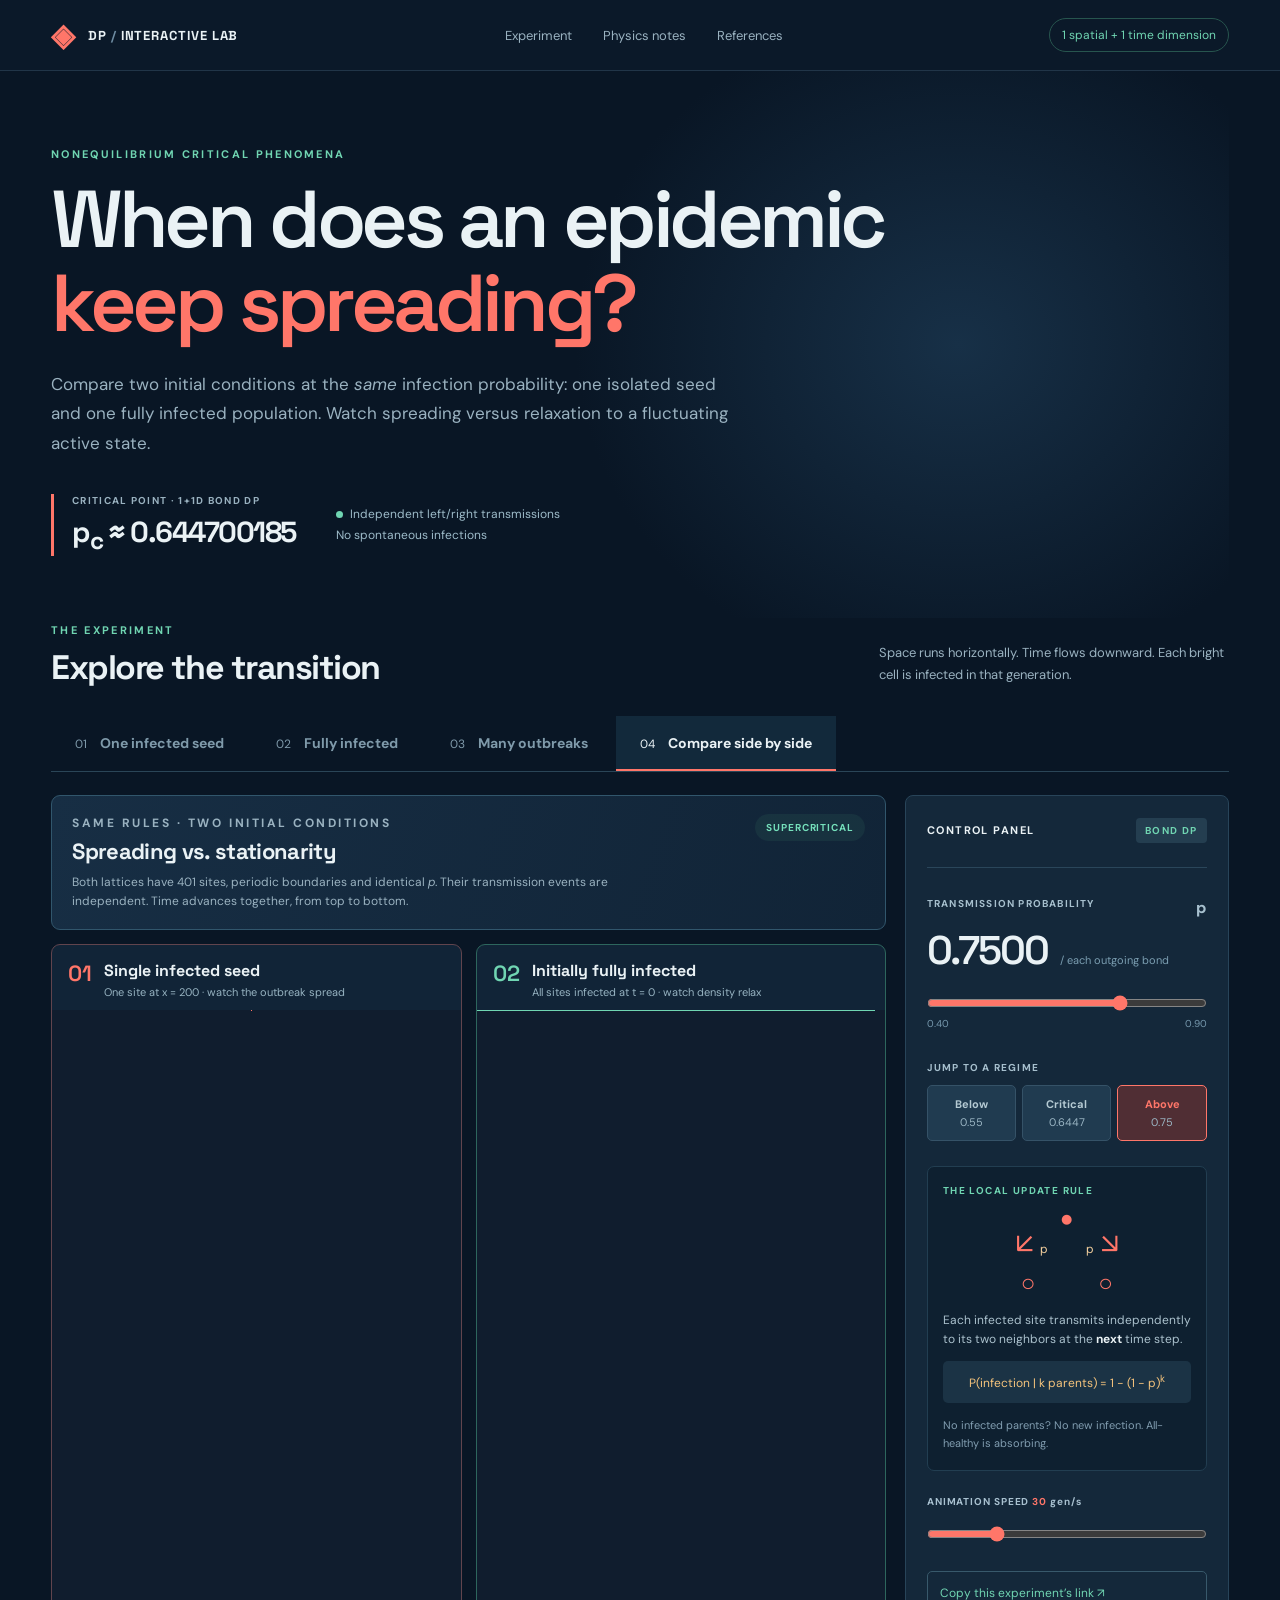
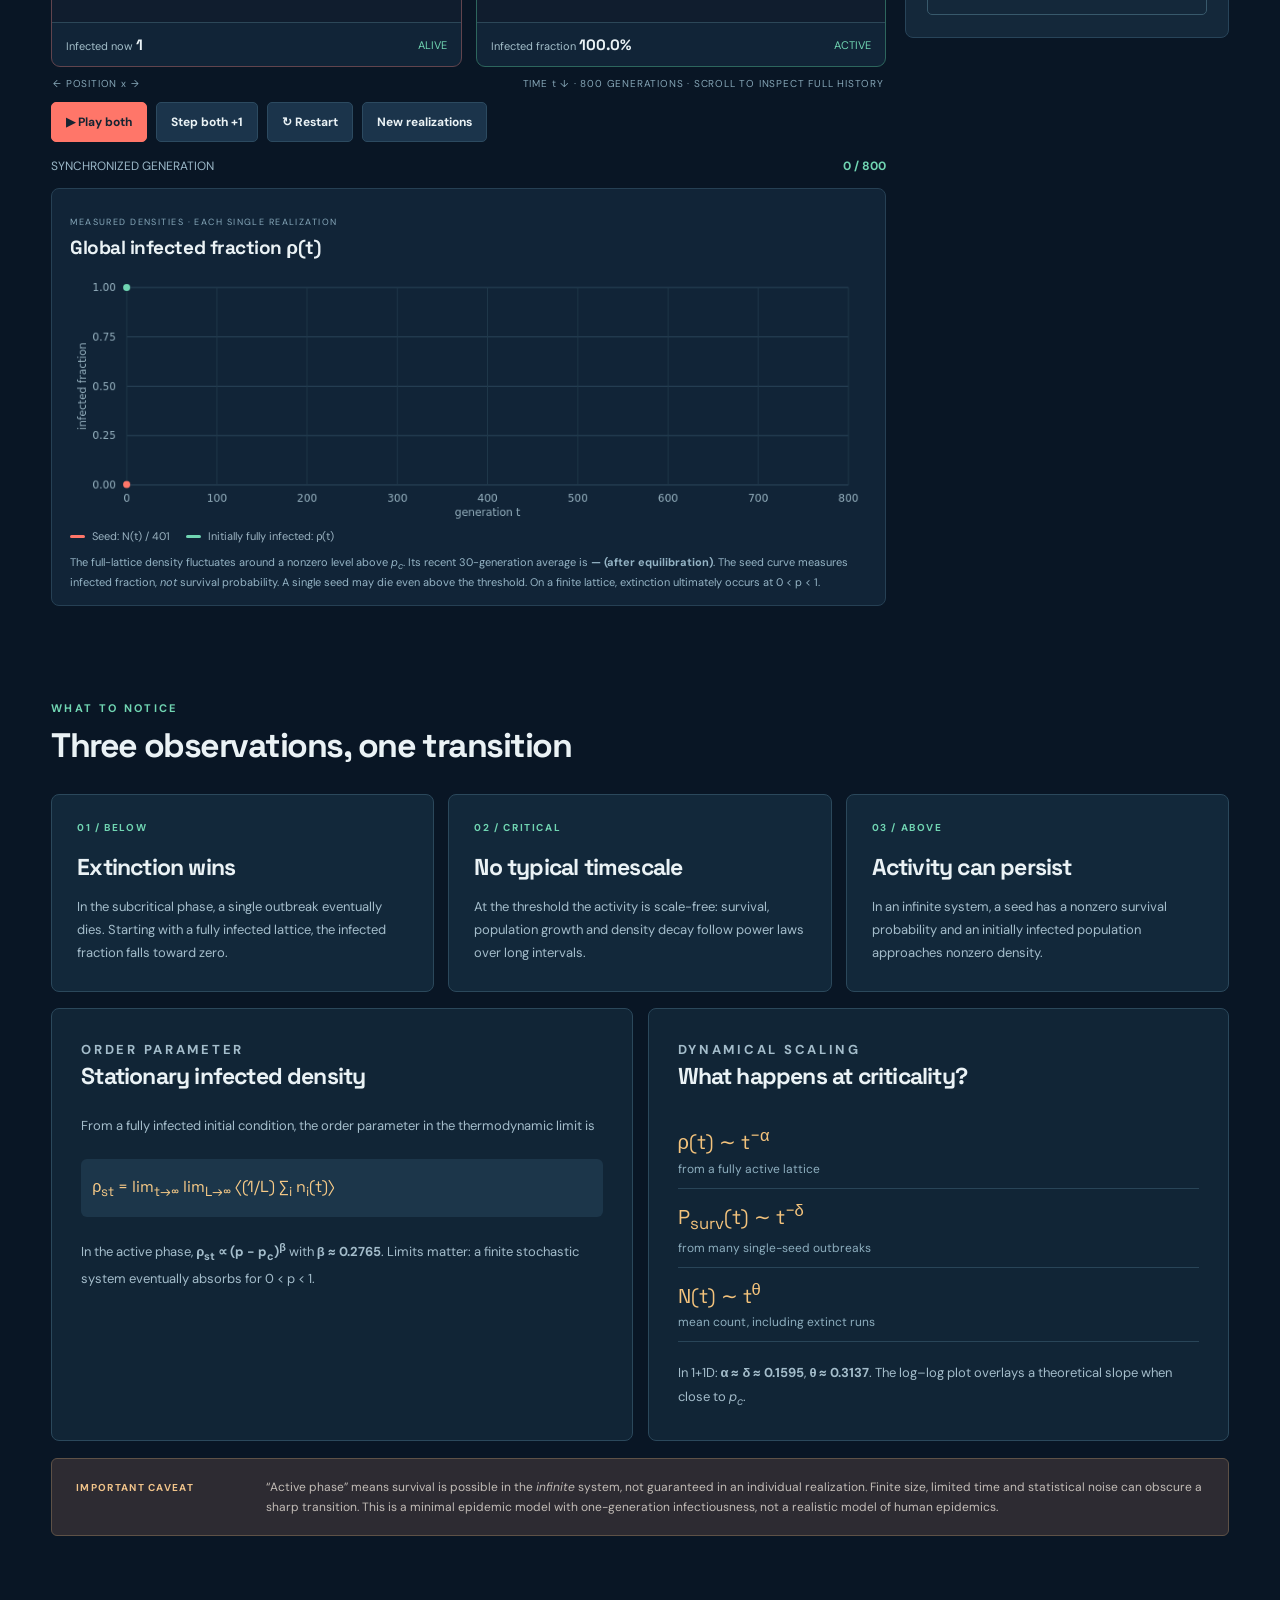
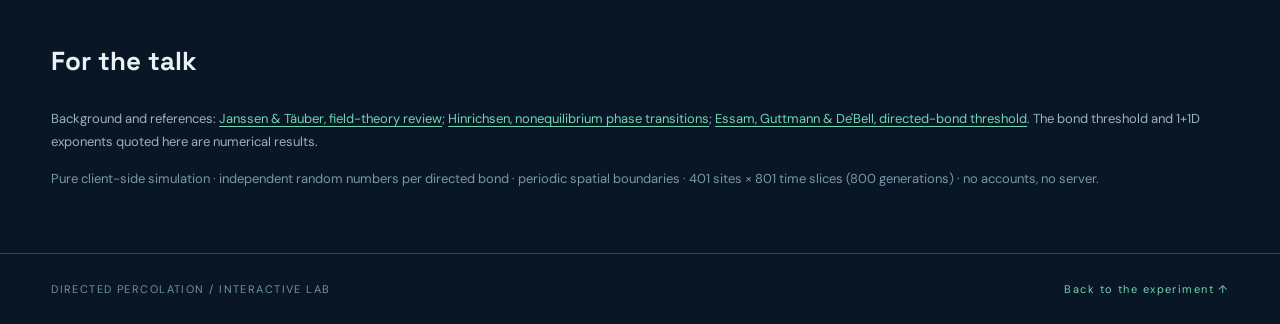
==== commit 64dbd4c7: "Extend directed percolation simulations to 800 generations, with synced scrolling and updated axes" ====
--- a/directed-percolation/index.html
+++ b/directed-percolation/index.html
@@ -47,6 +47,11 @@
 @media(max-width:1100px){.compare-grid{grid-template-columns:1fr}.compare-intro{flex-wrap:wrap}}
 @media(max-width:920px){.tabs{overflow-x:auto}.compare-grid{grid-template-columns:repeat(2,minmax(0,1fr))}}
 @media(max-width:680px){.compare-grid{grid-template-columns:1fr}.compare-intro h3{font-size:20px}.compare-foot{font-size:10px}}
+.compare-raster-view{height:min(68vh,680px);overflow-y:auto;overflow-x:hidden;scrollbar-width:thin;scrollbar-color:#46677a #14283a;scrollbar-gutter:stable;overscroll-behavior:contain;background:#101d2e}
+.compare-raster-view:focus-visible{outline:2px solid #8dcfff;outline-offset:-2px}
+#legacy-display .screen{height:min(68vh,680px);aspect-ratio:auto;overflow-y:auto;display:block;scrollbar-width:thin;scrollbar-color:#46677a #14283a}
+#legacy-display .screen canvas{height:auto;width:100%;object-fit:contain}
+#legacy-display .ensemble-placeholder{position:absolute;inset:0;height:100%}
 </style>
 </head>
 <body>
@@ -76,14 +81,14 @@
          <div id="legacy-display" class="hidden">
           <div class="screen-head"><div class="screen-title"><span class="mini-indicator"></span><span id="screen-title">SPACETIME / SINGLE-SEED GROWTH</span></div><span id="regime" class="regime critical">NEAR CRITICAL</span></div>
           <div class="screen" id="screen-wrap">
-            <canvas id="spacetime" width="401" height="191" role="img" aria-label="Space time diagram of the infected sites"></canvas>
+            <canvas id="spacetime" width="401" height="801" role="img" aria-label="Space time diagram of the infected sites"></canvas>
             <div id="ensemble-placeholder" class="ensemble-placeholder hidden"><div class="large-stats">P<sub>survival</sub>(t)</div><p>Run independent outbreaks from the same initial seed to estimate a survival probability instead of relying on one history.</p><div class="progress-rail"><div id="progress-bar" class="progress-bar"></div></div><span id="progress-label">Ready for an ensemble of runs</span></div>
           </div>
           <div class="ruler"><span>← POSITION x →</span><span>TIME t ↓</span></div>
           <div id="sim-controls" class="transport"><button class="primary" id="play">▶ Play</button><button id="step">Step +1</button><button id="restart">↻ Restart</button><button id="new-seed">New randomness</button><span class="keyboard-tip">SPACE play/pause · → step · R restart</span></div>
           <div id="ensemble-controls" class="transport hidden"><button class="primary" id="run-ensemble">▶ Run outbreaks</button><button id="cancel-ensemble" disabled>Cancel</button><span class="keyboard-tip">Each outbreak begins with one infected individual.</span></div>
           <div class="stats-row" aria-live="polite">
-            <div class="metric"><span>TIME STEP</span><strong id="time-stat">0 / 190</strong></div>
+            <div class="metric"><span>TIME STEP</span><strong id="time-stat">0 / 800</strong></div>
             <div class="metric"><span id="active-label">ACTIVE SITES</span><strong id="active-stat">1</strong></div>
             <div class="metric"><span id="state-label">OUTBREAK STATUS</span><strong id="state-stat">ALIVE</strong></div>
           </div>
@@ -98,20 +103,20 @@
            <div class="compare-grid">
              <article class="compare-card">
                <div class="compare-card-header"><span class="compare-number">01</span><div><h4>Single infected seed</h4><p>One site at x = 200 · watch the outbreak spread</p></div></div>
-               <canvas class="compare-raster" id="compare-seed" width="401" height="191" role="img" aria-label="Space-time growth from one infected seed"></canvas>
+               <div class="compare-raster-view" id="compare-seed-view" tabindex="0" aria-label="Scrollable space-time history for the seed"><canvas class="compare-raster" id="compare-seed" width="401" height="801" role="img" aria-label="Space-time growth from one infected seed"></canvas></div>
                <div class="compare-foot"><span>Infected now <strong id="compare-seed-count">1</strong></span><span id="compare-seed-state" class="alive">ALIVE</span></div>
              </article>
              <article class="compare-card">
                <div class="compare-card-header"><span class="compare-number">02</span><div><h4>Initially fully infected</h4><p>All sites infected at t = 0 · watch density relax</p></div></div>
-               <canvas class="compare-raster" id="compare-full" width="401" height="191" role="img" aria-label="Space-time evolution from a fully infected lattice"></canvas>
+               <div class="compare-raster-view" id="compare-full-view" tabindex="0" aria-label="Scrollable space-time history for the fully infected lattice"><canvas class="compare-raster" id="compare-full" width="401" height="801" role="img" aria-label="Space-time evolution from a fully infected lattice"></canvas></div>
                <div class="compare-foot"><span>Infected fraction <strong id="compare-full-density">100.0%</strong></span><span id="compare-full-state" class="alive">ACTIVE</span></div>
              </article>
            </div>
-           <div class="compare-axis"><span>← POSITION x →</span><span>TIME t ↓</span></div>
+           <div class="compare-axis"><span>← POSITION x →</span><span>TIME t ↓ · 800 GENERATIONS · SCROLL TO INSPECT FULL HISTORY</span></div>
            <div class="transport compare-actions" aria-label="Synchronized controls">
              <button id="compare-play" class="primary">▶ Play both</button><button id="compare-step">Step both +1</button><button id="compare-restart">↻ Restart</button><button id="compare-random">New realizations</button>
            </div>
-           <div class="compare-overview"><span>SYNCHRONIZED GENERATION</span><output id="compare-time">0 / 190</output></div>
+           <div class="compare-overview"><span>SYNCHRONIZED GENERATION</span><output id="compare-time">0 / 800</output></div>
            <div class="chart-panel compare-chart"><div class="chart-head"><div><span class="chart-eyebrow">MEASURED DENSITIES · EACH SINGLE REALIZATION</span><h3>Global infected fraction ρ(t)</h3></div></div>
              <canvas id="compare-plot" width="900" height="288" role="img" aria-label="Comparison of infected density from the seed and fully infected lattice"></canvas>
              <div class="compare-legend"><span><i style="background:#ff7669"></i>Seed: N(t) / 401</span><span><i style="background:#70d5b2"></i>Initially fully infected: ρ(t)</span></div>
@@ -139,7 +144,7 @@
     <div class="theory-layout"><article class="theory-card"><p class="eyebrow">ORDER PARAMETER</p><h3>Stationary infected density</h3><p>From a fully infected initial condition, the order parameter in the thermodynamic limit is</p><div class="formula">ρ<sub>st</sub> = lim<sub>t→∞</sub> lim<sub>L→∞</sub> ⟨(1/L) ∑<sub>i</sub> n<sub>i</sub>(t)⟩</div><p>In the active phase, <strong>ρ<sub>st</sub> ∝ (p − p<sub>c</sub>)<sup>β</sup></strong> with <strong>β ≈ 0.2765</strong>. Limits matter: a finite stochastic system eventually absorbs for 0 &lt; p &lt; 1.</p></article><article class="theory-card"><p class="eyebrow">DYNAMICAL SCALING</p><h3>What happens at criticality?</h3><div class="scaling-lines"><div>ρ(t) ∼ t<sup>−α</sup><span>from a fully active lattice</span></div><div>P<sub>surv</sub>(t) ∼ t<sup>−δ</sup><span>from many single-seed outbreaks</span></div><div>N(t) ∼ t<sup>θ</sup><span>mean count, including extinct runs</span></div></div><p>In 1+1D: <strong>α ≈ δ ≈ 0.1595</strong>, <strong>θ ≈ 0.3137</strong>. The log–log plot overlays a theoretical slope when close to <em>p<sub>c</sub></em>.</p></article></div>
     <div class="caveat"><span>IMPORTANT CAVEAT</span><p>“Active phase” means survival is possible in the <em>infinite</em> system, not guaranteed in an individual realization. Finite size, limited time and statistical noise can obscure a sharp transition. This is a minimal epidemic model with one-generation infectiousness, not a realistic model of human epidemics.</p></div>
   </section>
-  <section id="references" class="references"><h2>For the talk</h2><p>Background and references: <a href="https://doi.org/10.1016/j.aop.2004.09.011" target="_blank" rel="noopener noreferrer">Janssen & Täuber, field-theory review</a>; <a href="https://arxiv.org/abs/cond-mat/0001070" target="_blank" rel="noopener noreferrer">Hinrichsen, nonequilibrium phase transitions</a>; <a href="https://doi.org/10.1103/PhysRevB.33.1982" target="_blank" rel="noopener noreferrer">Essam, Guttmann & De'Bell, directed-bond threshold</a>. The bond threshold and 1+1D exponents quoted here are numerical results.</p><p class="footer-note">Pure client-side simulation · independent random numbers per directed bond · periodic spatial boundaries · 401 sites × 191 time slices · no accounts, no server.</p></section>
+  <section id="references" class="references"><h2>For the talk</h2><p>Background and references: <a href="https://doi.org/10.1016/j.aop.2004.09.011" target="_blank" rel="noopener noreferrer">Janssen & Täuber, field-theory review</a>; <a href="https://arxiv.org/abs/cond-mat/0001070" target="_blank" rel="noopener noreferrer">Hinrichsen, nonequilibrium phase transitions</a>; <a href="https://doi.org/10.1103/PhysRevB.33.1982" target="_blank" rel="noopener noreferrer">Essam, Guttmann & De'Bell, directed-bond threshold</a>. The bond threshold and 1+1D exponents quoted here are numerical results.</p><p class="footer-note">Pure client-side simulation · independent random numbers per directed bond · periodic spatial boundaries · 401 sites × 801 time slices (800 generations) · no accounts, no server.</p></section>
 </main>
 <footer><span>DIRECTED PERCOLATION / INTERACTIVE LAB</span><a href="#experiment">Back to the experiment ↑</a></footer>
 <script>
@@ -148,7 +153,7 @@
    No spontaneous infections. Designed to run locally with no build tooling. */
 (() => {
   'use strict';
-  const W = 401, T = 190, PC = 0.644700185;
+  const W = 401, T = 800, PC = 0.644700185;
   const $ = id => document.getElementById(id);
   const canvas = $('spacetime'), g = canvas.getContext('2d', {alpha:false});
   const plot = $('timeseries'), cg = plot.getContext('2d');
@@ -237,7 +242,7 @@
     if(mode==='seed')current[(W-1)/2]=1;
     currentCount=mode==='seed'?1:W;
     t=0;timeDebt=0;prevTime=0;
-    backgroundRaster();rasterRow(0,current);
+    backgroundRaster();rasterRow(0,current);$('screen-wrap').scrollTop=0;
     values=[mode==='seed'?1:1];
     updateStats();renderChart();
   }
@@ -247,6 +252,12 @@
     const swap=current;current=next;next=swap;
     t++;
     rasterRow(t,current);
+    if(t%5===0 || t===T){
+      const viewport=$('screen-wrap');
+      const y=(t/T)*canvas.clientHeight;
+      const target=Math.max(0,y-viewport.clientHeight+42);
+      if(target>viewport.scrollTop)viewport.scrollTop=target;
+    }
     values.push(mode==='seed'?currentCount:currentCount/W);
     if(t>=T||currentCount===0){playing=false;elements.play.textContent='▶ Play';}
     updateStats();
@@ -256,7 +267,7 @@
     elements.time.textContent=mode==='ensemble'?`${T} generations`:`${t} / ${T}`;
     if(mode==='ensemble') {
       elements.activeLabel.textContent='COMPLETED RUNS';
-      elements.stateLabel.textContent='SURVIVAL AT t = 190';
+      elements.stateLabel.textContent='SURVIVAL AT t = 800';
       elements.count.textContent=ensemble?ensemble.done.toLocaleString():'0';
       let total=ensemble?ensemble.done:0;
       elements.state.textContent=total?(100*ensemble.survivors[T]/total).toFixed(1)+'%':'—';
@@ -382,7 +393,7 @@
     const fx=x=>pad.left+dw*(log?Math.log(Math.max(1,x))/Math.log(T):x/T);
     const fy=y=>pad.top+dh*(1-(log?(Math.log(y)-Math.log(lo))/(Math.log(hi)-Math.log(lo)):(y-lo)/(hi-lo)));
     // Axes and guides.
-    const tickX=log?[1,2,5,10,20,50,100,190]:[0,40,80,120,160,190];
+    const tickX=log?[1,2,5,10,20,50,100,200,500,800]:[0,100,200,300,400,500,600,700,800];
     for(let j=0;j<5;j++){
       const y=pad.top+j*dh/4;
       cg.strokeStyle='#294255';cg.beginPath();cg.moveTo(pad.left,y);cg.lineTo(w-pad.right,y);cg.stroke();
@@ -436,6 +447,20 @@
   function compareRasterRow(ctx,ink,a,y){
     ctx.fillStyle=ink;for(let x=0;x<W;x++)if(a[x])ctx.fillRect(x,y,1,1);
   }
+  const compareViews=[$('compare-seed-view'),$('compare-full-view')];
+  for(const [i,el] of compareViews.entries()){
+    el.addEventListener('scroll',()=>{
+      const other=compareViews[1-i];
+      if(Math.abs(other.scrollTop-el.scrollTop)>1) other.scrollTop=el.scrollTop;
+    },{passive:true});
+  }
+  function followCompareRaster(generation){
+    if(generation%5!==0 && generation!==T) return;
+    const first=compareViews[0];
+    const y=(generation / T)*first.scrollHeight;
+    const target=Math.max(0,y-first.clientHeight+45);
+    if(target>first.scrollTop) {first.scrollTop=target;compareViews[1].scrollTop=target;}
+  }
   function startComparison(autoplay=false){
     const seedA=new Uint8Array(W),seedB=new Uint8Array(W),fullA=new Uint8Array(W),fullB=new Uint8Array(W);
     seedA[(W-1)/2]=1;fullA.fill(1);
@@ -444,6 +469,7 @@
       fullRng:mulberry32((runSeed^0x98a27cc3)>>>0),
       playing:autoplay,lastFrame:0,elapsed:0};
     initCompareRaster(csg,seedInk,seedA);initCompareRaster(cfg,fullInk,fullA);
+    compareViews.forEach(el=>{el.scrollTop=0;});
     updateCompare();drawCompareChart();
   }
   function stepComparison(){
@@ -460,6 +486,7 @@
     compareRasterRow(csg,seedInk,c.seedA,c.t);
     compareRasterRow(cfg,fullInk,c.fullA,c.t);
     c.seedDensity.push(c.seedCount/W);c.fullDensity.push(c.fullCount/W);
+    followCompareRaster(c.t);
     if(c.t>=T)c.playing=false;
     updateCompare();drawCompareChart();
   }
@@ -493,7 +520,7 @@
       cpg.strokeStyle='#2d495d';cpg.beginPath();cpg.moveTo(left,y);cpg.lineTo(w-right,y);cpg.stroke();
       cpg.fillStyle='#96b1bf';cpg.textAlign='right';cpg.fillText(v.toFixed(2),left-12,y+4);
     }
-    for(const tt of [0,40,80,120,160,190]){
+    for(const tt of [0,100,200,300,400,500,600,700,800]){
       const x=fx(tt);cpg.strokeStyle='#20394b';cpg.beginPath();cpg.moveTo(x,top);cpg.lineTo(x,top+dh);cpg.stroke();
       cpg.fillStyle='#96b1bf';cpg.textAlign='center';cpg.fillText(tt,x,h-bottom+19);
     }
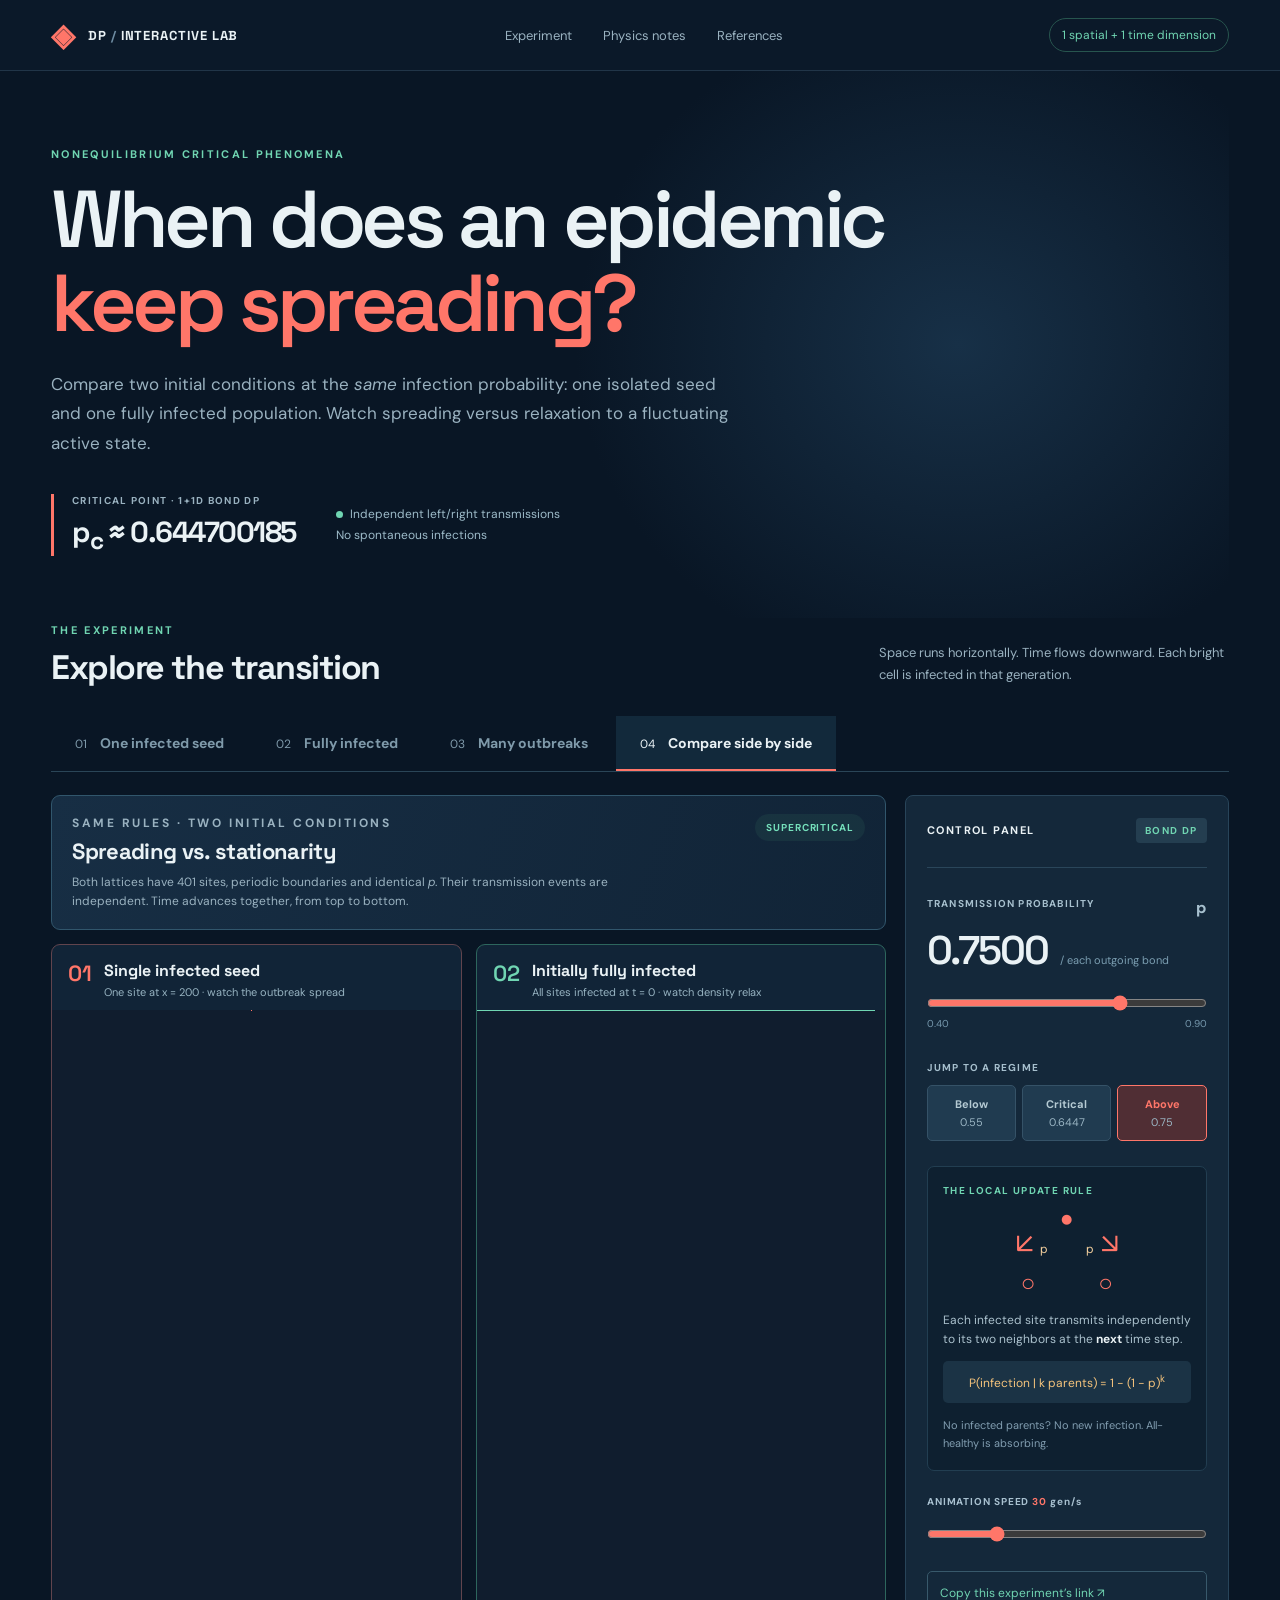
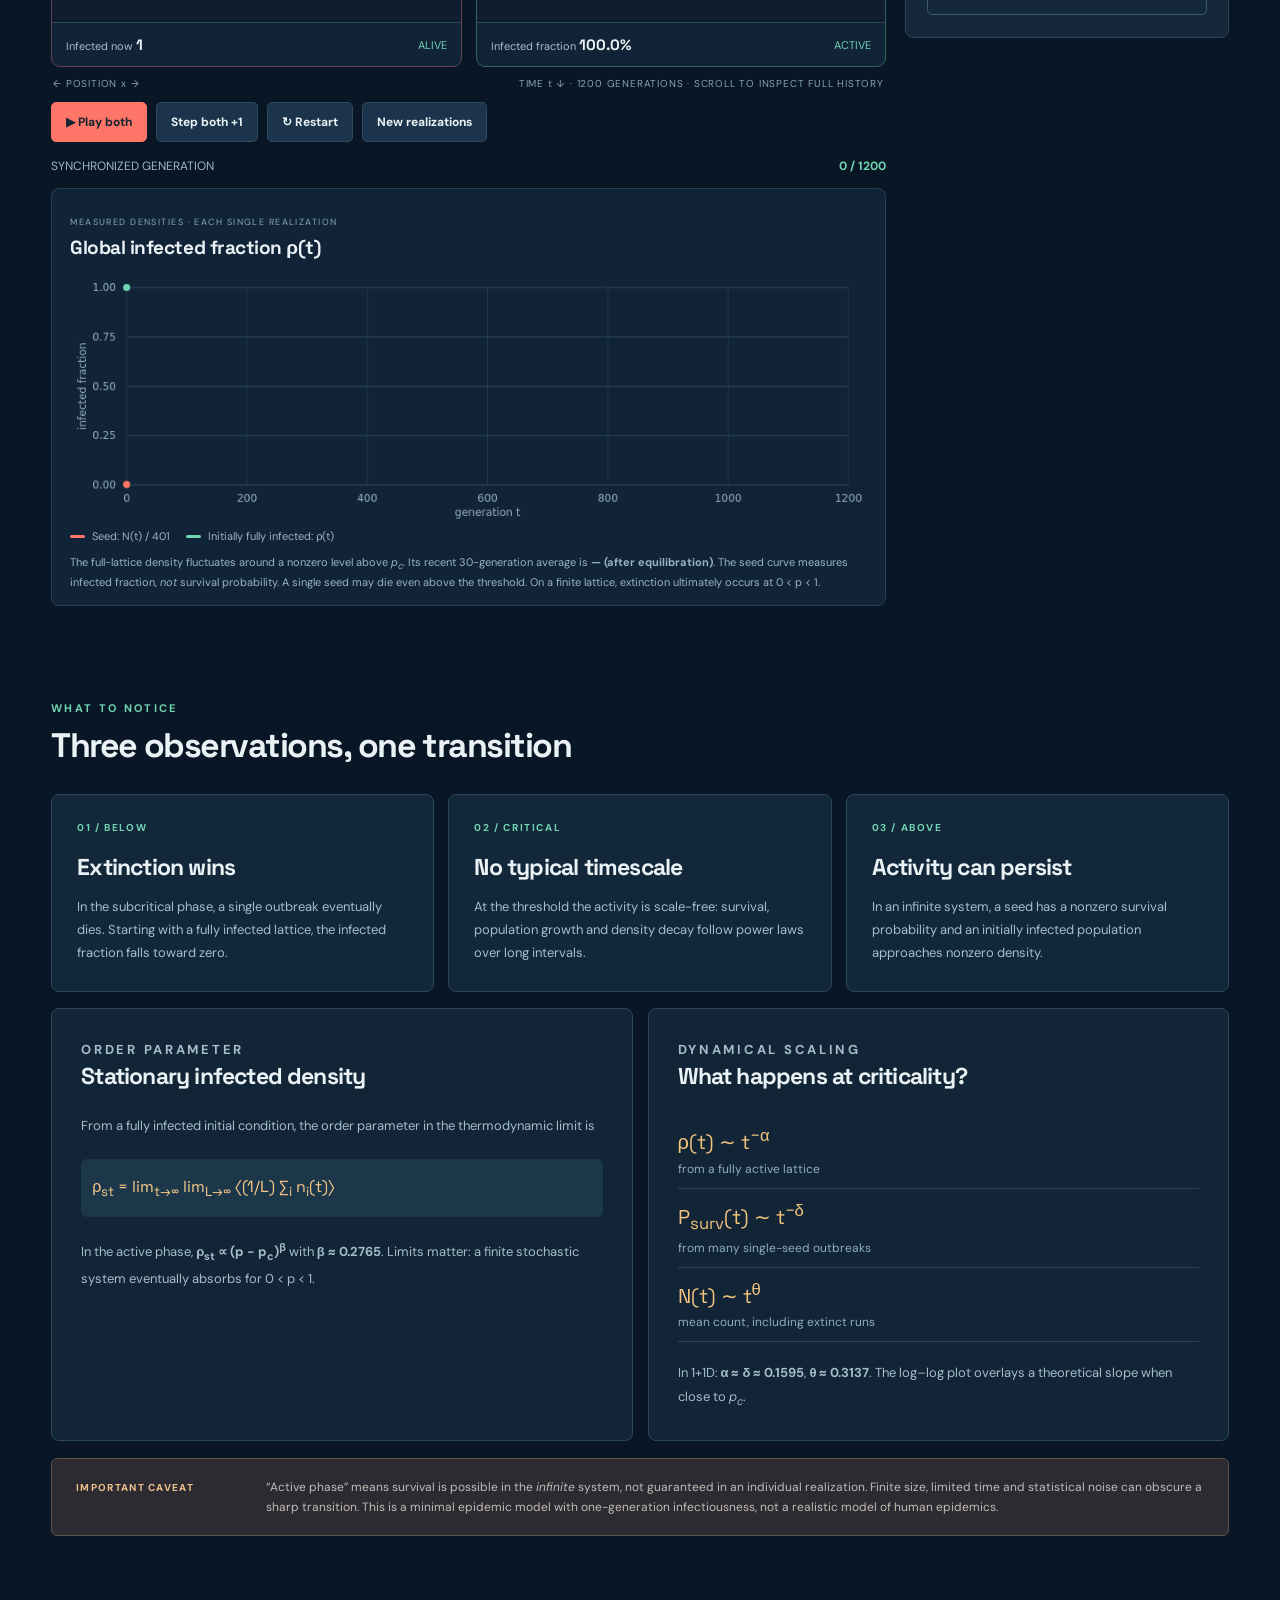
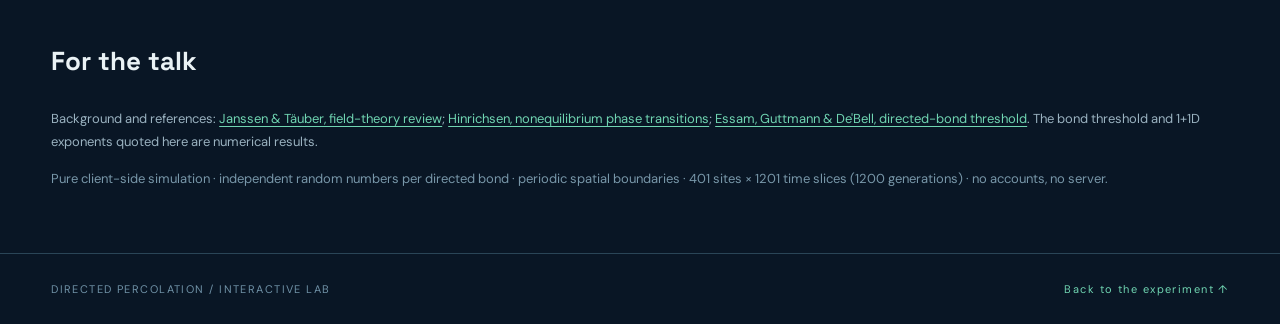
==== commit 01bbaa7b: "Extend directed percolation simulations to 1200 generations" ====
--- a/directed-percolation/index.html
+++ b/directed-percolation/index.html
@@ -81,14 +81,14 @@
          <div id="legacy-display" class="hidden">
           <div class="screen-head"><div class="screen-title"><span class="mini-indicator"></span><span id="screen-title">SPACETIME / SINGLE-SEED GROWTH</span></div><span id="regime" class="regime critical">NEAR CRITICAL</span></div>
           <div class="screen" id="screen-wrap">
-            <canvas id="spacetime" width="401" height="801" role="img" aria-label="Space time diagram of the infected sites"></canvas>
+            <canvas id="spacetime" width="401" height="1201" role="img" aria-label="Space time diagram of the infected sites"></canvas>
             <div id="ensemble-placeholder" class="ensemble-placeholder hidden"><div class="large-stats">P<sub>survival</sub>(t)</div><p>Run independent outbreaks from the same initial seed to estimate a survival probability instead of relying on one history.</p><div class="progress-rail"><div id="progress-bar" class="progress-bar"></div></div><span id="progress-label">Ready for an ensemble of runs</span></div>
           </div>
           <div class="ruler"><span>← POSITION x →</span><span>TIME t ↓</span></div>
           <div id="sim-controls" class="transport"><button class="primary" id="play">▶ Play</button><button id="step">Step +1</button><button id="restart">↻ Restart</button><button id="new-seed">New randomness</button><span class="keyboard-tip">SPACE play/pause · → step · R restart</span></div>
           <div id="ensemble-controls" class="transport hidden"><button class="primary" id="run-ensemble">▶ Run outbreaks</button><button id="cancel-ensemble" disabled>Cancel</button><span class="keyboard-tip">Each outbreak begins with one infected individual.</span></div>
           <div class="stats-row" aria-live="polite">
-            <div class="metric"><span>TIME STEP</span><strong id="time-stat">0 / 800</strong></div>
+            <div class="metric"><span>TIME STEP</span><strong id="time-stat">0 / 1200</strong></div>
             <div class="metric"><span id="active-label">ACTIVE SITES</span><strong id="active-stat">1</strong></div>
             <div class="metric"><span id="state-label">OUTBREAK STATUS</span><strong id="state-stat">ALIVE</strong></div>
           </div>
@@ -103,20 +103,20 @@
            <div class="compare-grid">
              <article class="compare-card">
                <div class="compare-card-header"><span class="compare-number">01</span><div><h4>Single infected seed</h4><p>One site at x = 200 · watch the outbreak spread</p></div></div>
-               <div class="compare-raster-view" id="compare-seed-view" tabindex="0" aria-label="Scrollable space-time history for the seed"><canvas class="compare-raster" id="compare-seed" width="401" height="801" role="img" aria-label="Space-time growth from one infected seed"></canvas></div>
+               <div class="compare-raster-view" id="compare-seed-view" tabindex="0" aria-label="Scrollable space-time history for the seed"><canvas class="compare-raster" id="compare-seed" width="401" height="1201" role="img" aria-label="Space-time growth from one infected seed"></canvas></div>
                <div class="compare-foot"><span>Infected now <strong id="compare-seed-count">1</strong></span><span id="compare-seed-state" class="alive">ALIVE</span></div>
              </article>
              <article class="compare-card">
                <div class="compare-card-header"><span class="compare-number">02</span><div><h4>Initially fully infected</h4><p>All sites infected at t = 0 · watch density relax</p></div></div>
-               <div class="compare-raster-view" id="compare-full-view" tabindex="0" aria-label="Scrollable space-time history for the fully infected lattice"><canvas class="compare-raster" id="compare-full" width="401" height="801" role="img" aria-label="Space-time evolution from a fully infected lattice"></canvas></div>
+               <div class="compare-raster-view" id="compare-full-view" tabindex="0" aria-label="Scrollable space-time history for the fully infected lattice"><canvas class="compare-raster" id="compare-full" width="401" height="1201" role="img" aria-label="Space-time evolution from a fully infected lattice"></canvas></div>
                <div class="compare-foot"><span>Infected fraction <strong id="compare-full-density">100.0%</strong></span><span id="compare-full-state" class="alive">ACTIVE</span></div>
              </article>
            </div>
-           <div class="compare-axis"><span>← POSITION x →</span><span>TIME t ↓ · 800 GENERATIONS · SCROLL TO INSPECT FULL HISTORY</span></div>
+           <div class="compare-axis"><span>← POSITION x →</span><span>TIME t ↓ · 1200 GENERATIONS · SCROLL TO INSPECT FULL HISTORY</span></div>
            <div class="transport compare-actions" aria-label="Synchronized controls">
              <button id="compare-play" class="primary">▶ Play both</button><button id="compare-step">Step both +1</button><button id="compare-restart">↻ Restart</button><button id="compare-random">New realizations</button>
            </div>
-           <div class="compare-overview"><span>SYNCHRONIZED GENERATION</span><output id="compare-time">0 / 800</output></div>
+           <div class="compare-overview"><span>SYNCHRONIZED GENERATION</span><output id="compare-time">0 / 1200</output></div>
            <div class="chart-panel compare-chart"><div class="chart-head"><div><span class="chart-eyebrow">MEASURED DENSITIES · EACH SINGLE REALIZATION</span><h3>Global infected fraction ρ(t)</h3></div></div>
              <canvas id="compare-plot" width="900" height="288" role="img" aria-label="Comparison of infected density from the seed and fully infected lattice"></canvas>
              <div class="compare-legend"><span><i style="background:#ff7669"></i>Seed: N(t) / 401</span><span><i style="background:#70d5b2"></i>Initially fully infected: ρ(t)</span></div>
@@ -144,7 +144,7 @@
     <div class="theory-layout"><article class="theory-card"><p class="eyebrow">ORDER PARAMETER</p><h3>Stationary infected density</h3><p>From a fully infected initial condition, the order parameter in the thermodynamic limit is</p><div class="formula">ρ<sub>st</sub> = lim<sub>t→∞</sub> lim<sub>L→∞</sub> ⟨(1/L) ∑<sub>i</sub> n<sub>i</sub>(t)⟩</div><p>In the active phase, <strong>ρ<sub>st</sub> ∝ (p − p<sub>c</sub>)<sup>β</sup></strong> with <strong>β ≈ 0.2765</strong>. Limits matter: a finite stochastic system eventually absorbs for 0 &lt; p &lt; 1.</p></article><article class="theory-card"><p class="eyebrow">DYNAMICAL SCALING</p><h3>What happens at criticality?</h3><div class="scaling-lines"><div>ρ(t) ∼ t<sup>−α</sup><span>from a fully active lattice</span></div><div>P<sub>surv</sub>(t) ∼ t<sup>−δ</sup><span>from many single-seed outbreaks</span></div><div>N(t) ∼ t<sup>θ</sup><span>mean count, including extinct runs</span></div></div><p>In 1+1D: <strong>α ≈ δ ≈ 0.1595</strong>, <strong>θ ≈ 0.3137</strong>. The log–log plot overlays a theoretical slope when close to <em>p<sub>c</sub></em>.</p></article></div>
     <div class="caveat"><span>IMPORTANT CAVEAT</span><p>“Active phase” means survival is possible in the <em>infinite</em> system, not guaranteed in an individual realization. Finite size, limited time and statistical noise can obscure a sharp transition. This is a minimal epidemic model with one-generation infectiousness, not a realistic model of human epidemics.</p></div>
   </section>
-  <section id="references" class="references"><h2>For the talk</h2><p>Background and references: <a href="https://doi.org/10.1016/j.aop.2004.09.011" target="_blank" rel="noopener noreferrer">Janssen & Täuber, field-theory review</a>; <a href="https://arxiv.org/abs/cond-mat/0001070" target="_blank" rel="noopener noreferrer">Hinrichsen, nonequilibrium phase transitions</a>; <a href="https://doi.org/10.1103/PhysRevB.33.1982" target="_blank" rel="noopener noreferrer">Essam, Guttmann & De'Bell, directed-bond threshold</a>. The bond threshold and 1+1D exponents quoted here are numerical results.</p><p class="footer-note">Pure client-side simulation · independent random numbers per directed bond · periodic spatial boundaries · 401 sites × 801 time slices (800 generations) · no accounts, no server.</p></section>
+  <section id="references" class="references"><h2>For the talk</h2><p>Background and references: <a href="https://doi.org/10.1016/j.aop.2004.09.011" target="_blank" rel="noopener noreferrer">Janssen & Täuber, field-theory review</a>; <a href="https://arxiv.org/abs/cond-mat/0001070" target="_blank" rel="noopener noreferrer">Hinrichsen, nonequilibrium phase transitions</a>; <a href="https://doi.org/10.1103/PhysRevB.33.1982" target="_blank" rel="noopener noreferrer">Essam, Guttmann & De'Bell, directed-bond threshold</a>. The bond threshold and 1+1D exponents quoted here are numerical results.</p><p class="footer-note">Pure client-side simulation · independent random numbers per directed bond · periodic spatial boundaries · 401 sites × 1201 time slices (1200 generations) · no accounts, no server.</p></section>
 </main>
 <footer><span>DIRECTED PERCOLATION / INTERACTIVE LAB</span><a href="#experiment">Back to the experiment ↑</a></footer>
 <script>
@@ -153,7 +153,7 @@
    No spontaneous infections. Designed to run locally with no build tooling. */
 (() => {
   'use strict';
-  const W = 401, T = 800, PC = 0.644700185;
+  const W = 401, T = 1200, PC = 0.644700185;
   const $ = id => document.getElementById(id);
   const canvas = $('spacetime'), g = canvas.getContext('2d', {alpha:false});
   const plot = $('timeseries'), cg = plot.getContext('2d');
@@ -267,7 +267,7 @@
     elements.time.textContent=mode==='ensemble'?`${T} generations`:`${t} / ${T}`;
     if(mode==='ensemble') {
       elements.activeLabel.textContent='COMPLETED RUNS';
-      elements.stateLabel.textContent='SURVIVAL AT t = 800';
+      elements.stateLabel.textContent='SURVIVAL AT t = 1200';
       elements.count.textContent=ensemble?ensemble.done.toLocaleString():'0';
       let total=ensemble?ensemble.done:0;
       elements.state.textContent=total?(100*ensemble.survivors[T]/total).toFixed(1)+'%':'—';
@@ -393,7 +393,7 @@
     const fx=x=>pad.left+dw*(log?Math.log(Math.max(1,x))/Math.log(T):x/T);
     const fy=y=>pad.top+dh*(1-(log?(Math.log(y)-Math.log(lo))/(Math.log(hi)-Math.log(lo)):(y-lo)/(hi-lo)));
     // Axes and guides.
-    const tickX=log?[1,2,5,10,20,50,100,200,500,800]:[0,100,200,300,400,500,600,700,800];
+    const tickX=log?[1,2,5,10,20,50,100,200,500,1000,1200]:[0,200,400,600,800,1000,1200];
     for(let j=0;j<5;j++){
       const y=pad.top+j*dh/4;
       cg.strokeStyle='#294255';cg.beginPath();cg.moveTo(pad.left,y);cg.lineTo(w-pad.right,y);cg.stroke();
@@ -520,7 +520,7 @@
       cpg.strokeStyle='#2d495d';cpg.beginPath();cpg.moveTo(left,y);cpg.lineTo(w-right,y);cpg.stroke();
       cpg.fillStyle='#96b1bf';cpg.textAlign='right';cpg.fillText(v.toFixed(2),left-12,y+4);
     }
-    for(const tt of [0,100,200,300,400,500,600,700,800]){
+    for(const tt of [0,200,400,600,800,1000,1200]){
       const x=fx(tt);cpg.strokeStyle='#20394b';cpg.beginPath();cpg.moveTo(x,top);cpg.lineTo(x,top+dh);cpg.stroke();
       cpg.fillStyle='#96b1bf';cpg.textAlign='center';cpg.fillText(tt,x,h-bottom+19);
     }
